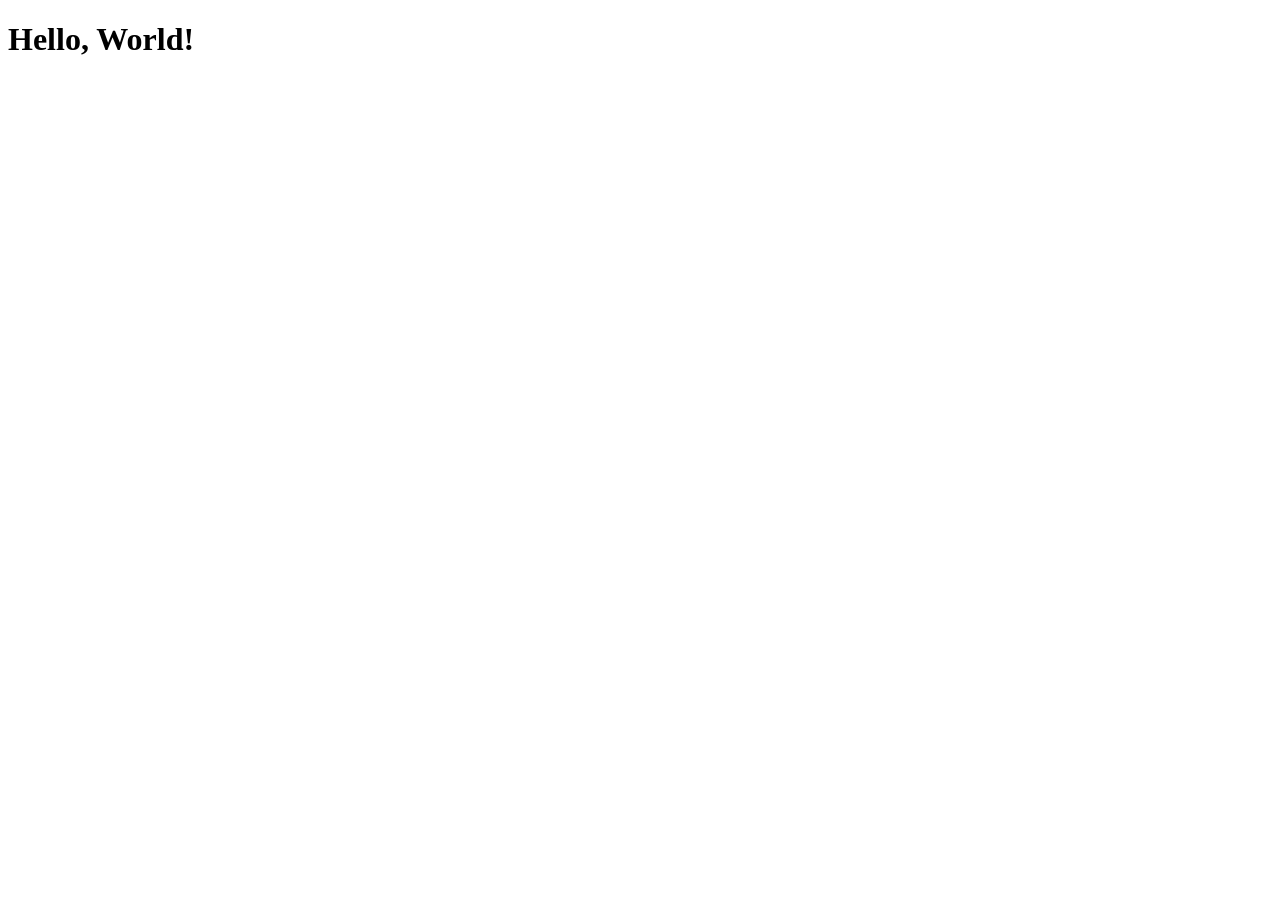
==== index.html @ c871866b "Add files via upload" ====
<!DOCTYPE html>

<html>
<head>
  <meta http-equiv="CONTENT-TYPE" content="text/html; charset=UTF-8">
  <link rel="stylesheet" href="styles/style.css"/>
  <title>Hello, World!</title>
</head>
<body>
  <h1>
    Hello, World!
  </h1>
</body>
</html>
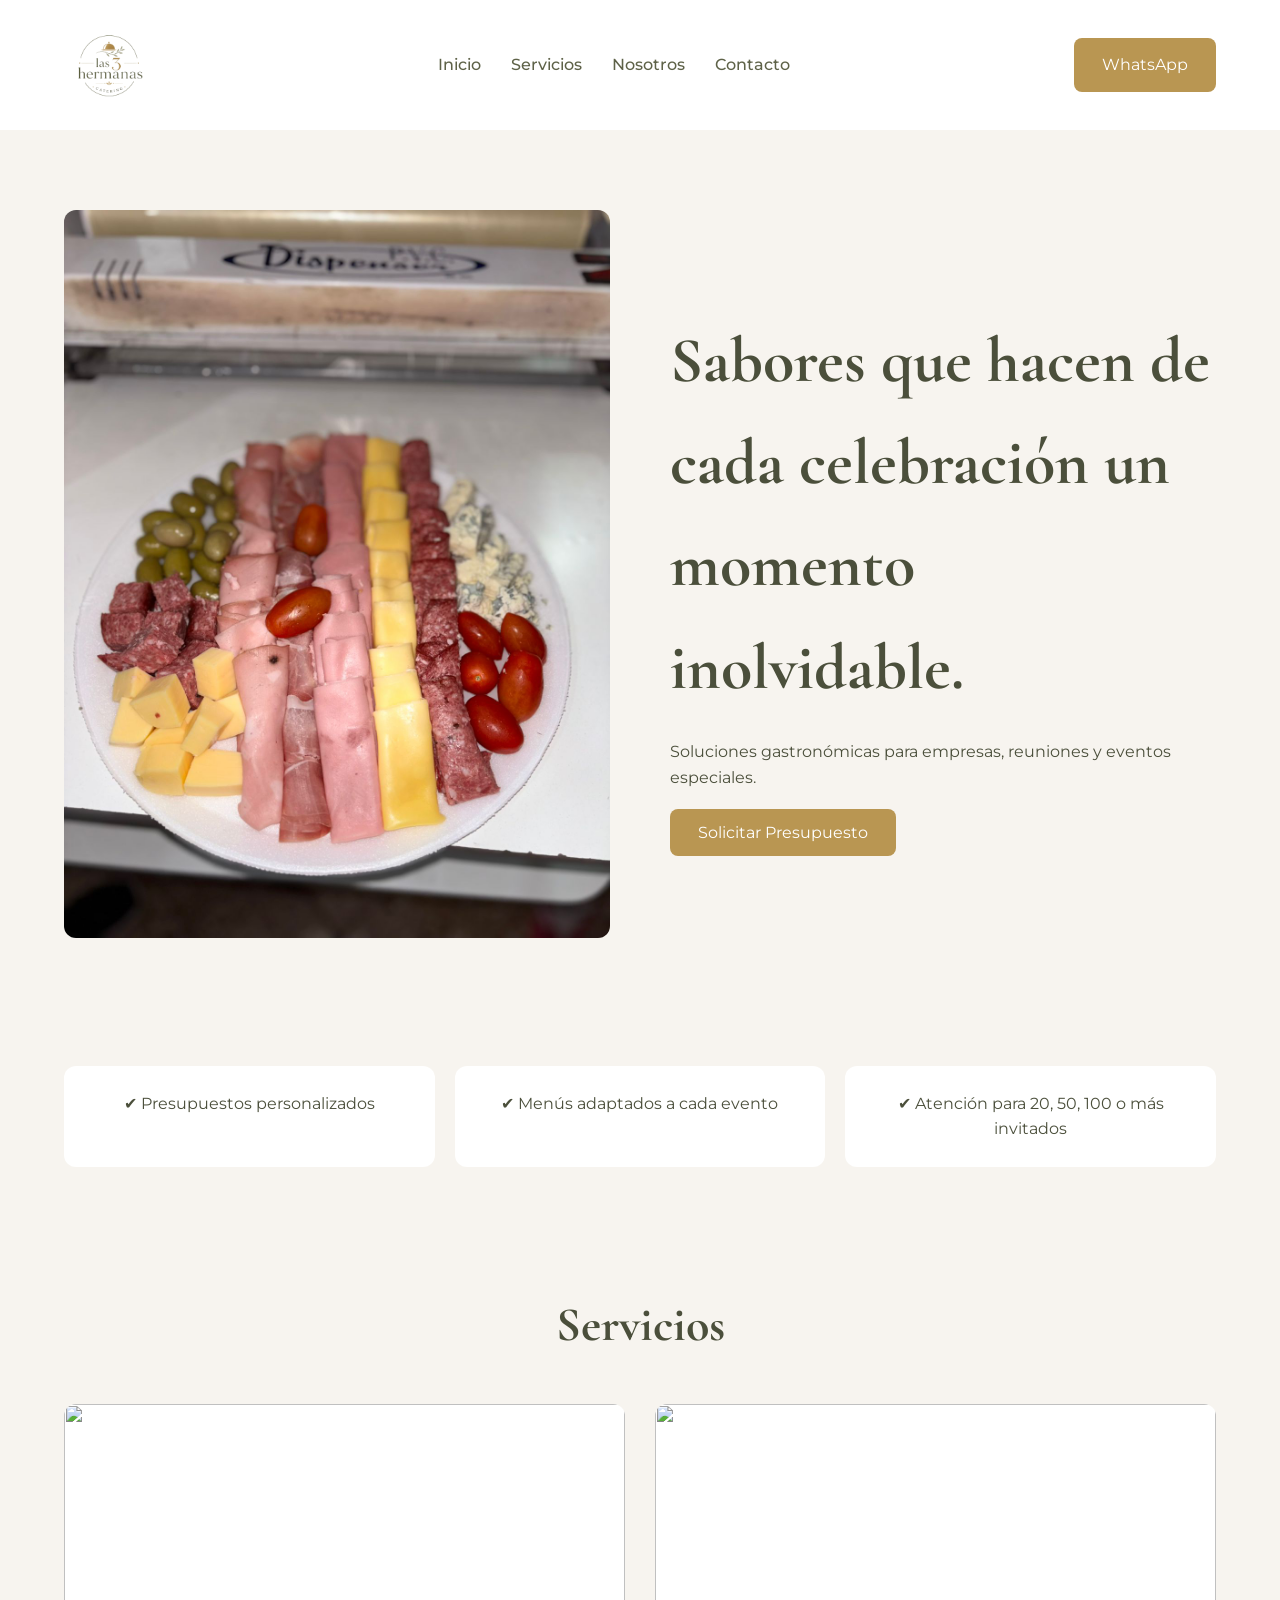
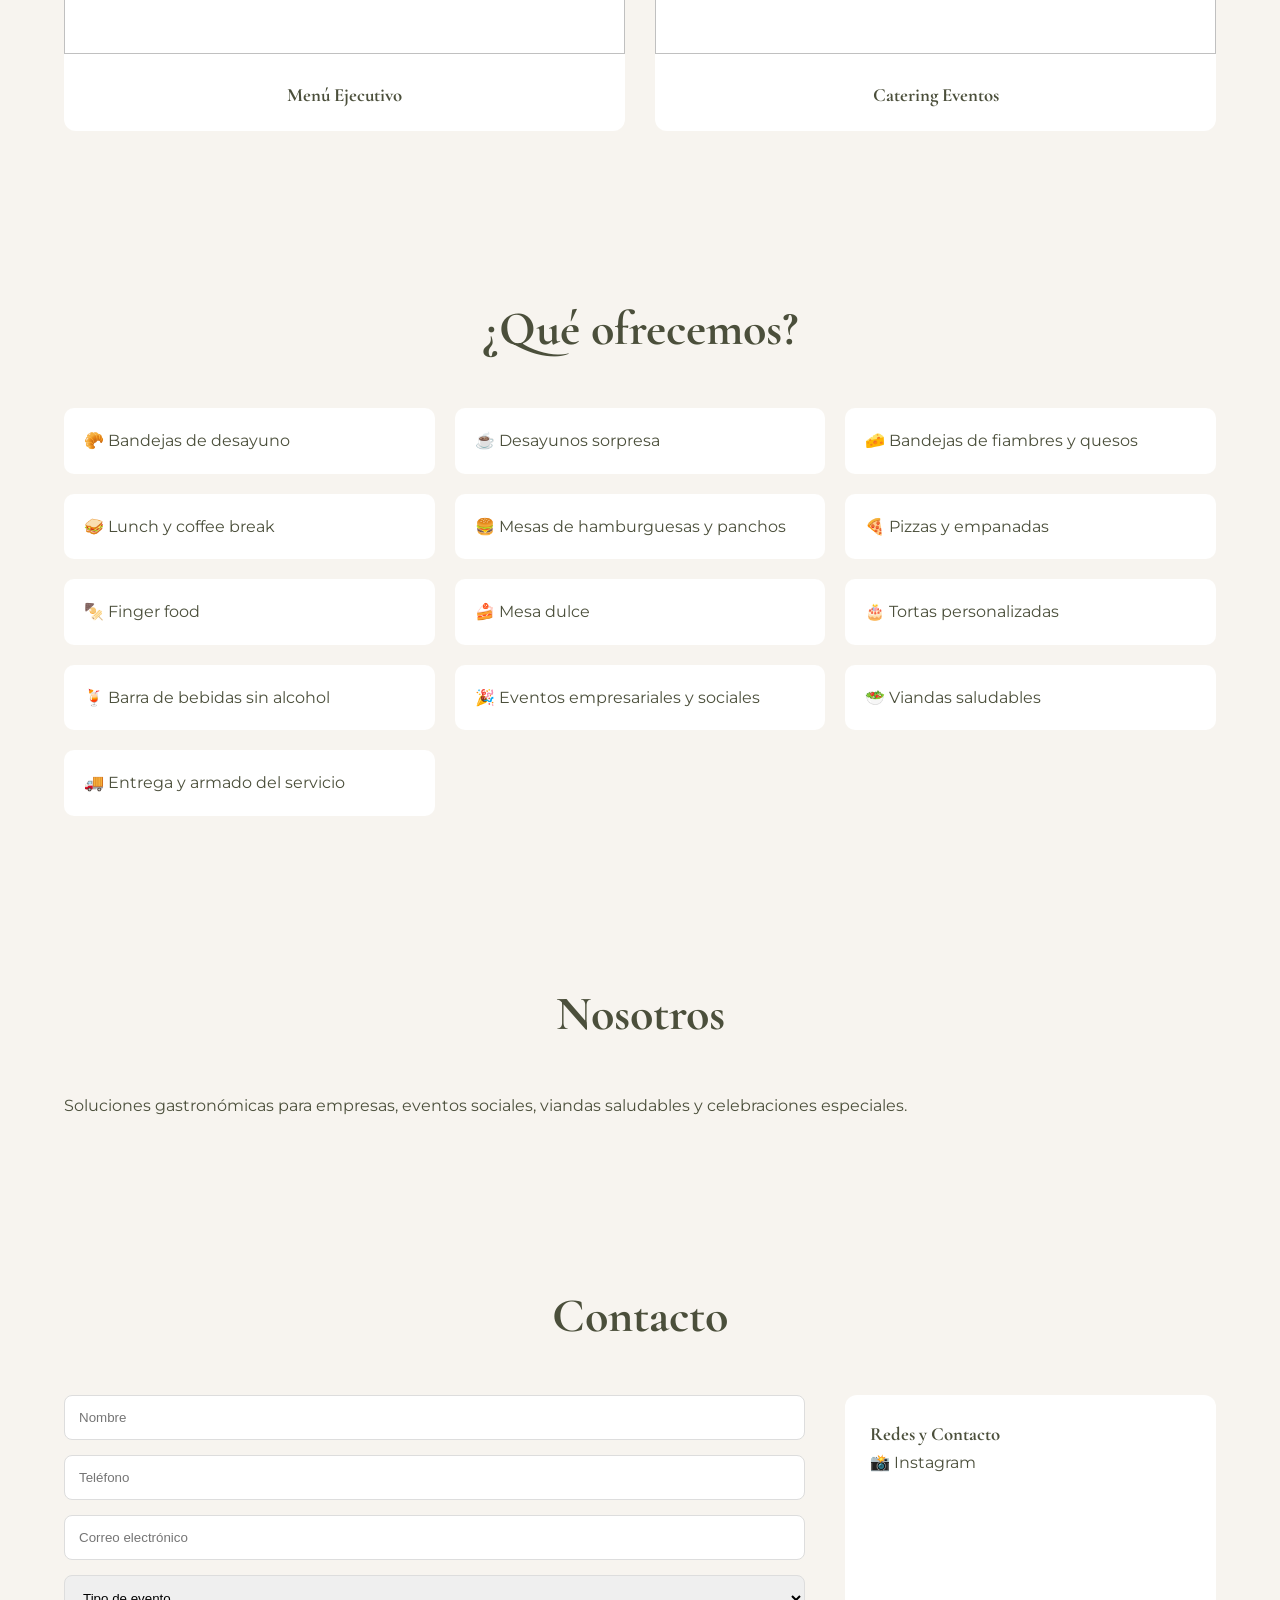
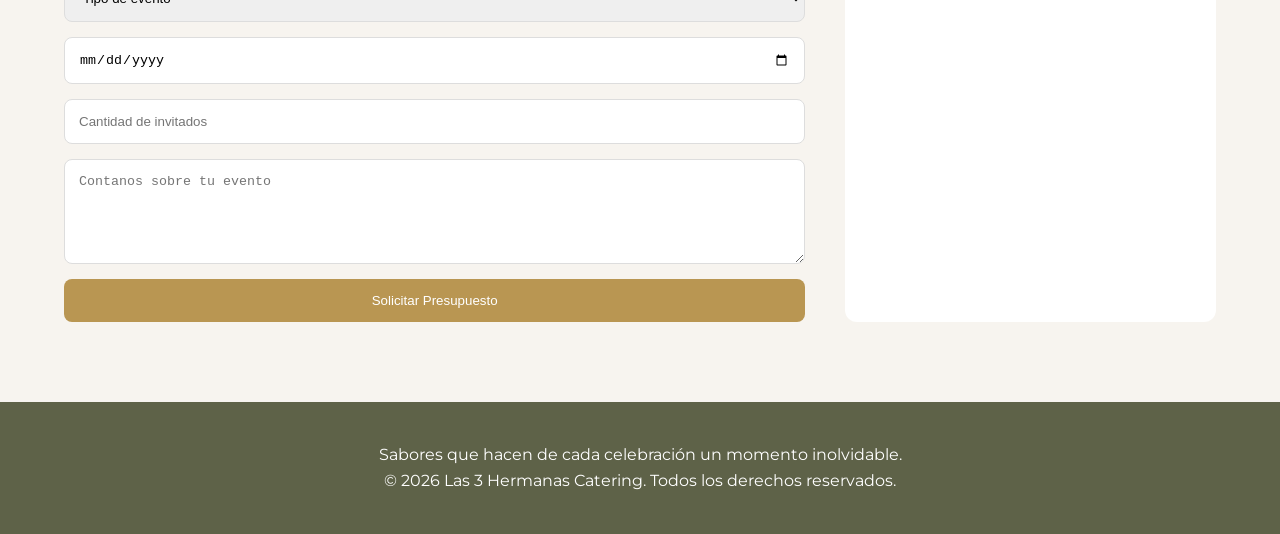
==== commit 430f4baa: "Add files via upload" ====
--- a/index.html
+++ b/index.html
@@ -1,14 +1,262 @@
 <!DOCTYPE html>
-
-<html>
+<html lang="es">
+
 <head>
-  <meta http-equiv="CONTENT-TYPE" content="text/html; charset=UTF-8">
-  <link rel="stylesheet" href="styles/style.css"/>
-  <title>Hello, World!</title>
+    <meta charset="UTF-8">
+    <meta name="viewport" content="width=device-width, initial-scale=1.0">
+    <title>Las 3 Hermanas Catering</title>
+
+    <link rel="stylesheet" href="styles.css">
+
+    <link rel="preconnect" href="https://fonts.googleapis.com">
+
+    <link href="https://fonts.googleapis.com/css2?family=Cormorant+Garamond:wght@400;600;700&family=Montserrat:wght@300;400;500;600&display=swap" rel="stylesheet">
 </head>
+
 <body>
-  <h1>
-    Hello, World!
-  </h1>
+
+<header>
+
+    <div class="container nav">
+
+     <img src="logo.png" alt="Las 3 Hermanas Catering" class="logo">
+
+        <nav>
+            <a href="#inicio">Inicio</a>
+            <a href="#servicios">Servicios</a>
+            <a href="#nosotros">Nosotros</a>
+            <a href="#contacto">Contacto</a>
+        </nav>
+
+        <a href="https://api.whatsapp.com/send?phone=5491178234762&text=Hola,%20quisiera%20solicitar%20un%20presupuesto%20para%20un%20evento."
+   target="_blank"
+   class="btn-whatsapp">
+    WhatsApp
+</a>
+
+    </div>
+
+</header>
+
+<section id="inicio" class="hero">
+
+    <div class="container hero-content">
+
+        <div class="hero-image">
+            <img src="picada.jpg" alt="Catering">
+        </div>
+
+        <div class="hero-text">
+
+            <h1>
+                Sabores que hacen de cada celebración un momento inolvidable.
+            </h1>
+
+            <p>
+                Soluciones gastronómicas para empresas, reuniones y eventos especiales.
+            </p>
+
+            <a href="#contacto" class="btn-principal">
+                Solicitar Presupuesto
+            </a>
+
+        </div>
+
+    </div>
+
+</section>
+
+<section class="destacados">
+
+    <div class="container destacados-grid">
+
+        <div class="card-check">
+            ✔ Presupuestos personalizados
+        </div>
+
+        <div class="card-check">
+            ✔ Menús adaptados a cada evento
+        </div>
+
+        <div class="card-check">
+            ✔ Atención para 20, 50, 100 o más invitados
+        </div>
+
+    </div>
+
+</section>
+
+<section id="servicios">
+
+    <div class="container">
+
+        <h2>Servicios</h2>
+
+        <div class="services-grid">
+
+            <div class="service-card">
+                <img src="img/menu-ejecutivo.jpg" alt="">
+                <h3>Menú Ejecutivo</h3>
+            </div>
+
+            <div class="service-card">
+                <img src="img/catering.jpg" alt="">
+                <h3>Catering Eventos</h3>
+            </div>
+
+        </div>
+
+    </div>
+
+</section>
+
+<section class="menu">
+
+    <div class="container">
+
+        <h2>¿Qué ofrecemos?</h2>
+
+        <div class="menu-grid">
+
+            <div>🥐 Bandejas de desayuno</div>
+            <div>☕ Desayunos sorpresa</div>
+            <div>🧀 Bandejas de fiambres y quesos</div>
+            <div>🥪 Lunch y coffee break</div>
+            <div>🍔 Mesas de hamburguesas y panchos</div>
+            <div>🍕 Pizzas y empanadas</div>
+            <div>🍢 Finger food</div>
+            <div>🍰 Mesa dulce</div>
+            <div>🎂 Tortas personalizadas</div>
+            <div>🍹 Barra de bebidas sin alcohol</div>
+            <div>🎉 Eventos empresariales y sociales</div>
+            <div>🥗 Viandas saludables</div>
+            <div>🚚 Entrega y armado del servicio</div>
+
+        </div>
+
+    </div>
+
+</section>
+
+<section id="nosotros">
+
+    <div class="container">
+
+        <h2>Nosotros</h2>
+
+       <p>
+Soluciones gastronómicas para empresas, eventos sociales,
+viandas saludables y celebraciones especiales.
+</p>
+
+    </div>
+
+</section>
+
+<section id="contacto">
+
+    <div class="container">
+
+        <h2>Contacto</h2>
+
+        <div class="contact-grid">
+
+           
+                <form
+    name="presupuesto"
+    method="POST"
+    action="/gracias.html"
+    data-netlify="true"
+    netlify-honeypot="bot-field"><input type="hidden" name="form-name" value="presupuesto">
+
+<input
+    type="hidden"
+    name="subject"
+    value="Nueva solicitud de presupuesto">
+
+<p hidden>
+    <input name="bot-field">
+</p>
+
+<input
+    type="text"
+    name="nombre"
+    placeholder="Nombre"
+    required>
+
+<input
+    type="tel"
+    name="telefono"
+    placeholder="Teléfono"
+    pattern="[0-9+ ]{8,20}"
+    required>
+
+<input
+    type="email"
+    name="email"
+    placeholder="Correo electrónico">
+
+<select name="evento">
+
+    <option value="">Tipo de evento</option>
+
+    <option>Cumpleaños</option>
+    <option>15 años</option>
+    <option>Boda</option>
+    <option>Evento empresarial</option>
+    <option>Otro</option>
+
+</select>
+
+<input
+    type="date"
+    name="fecha_evento">
+
+<input
+    type="number"
+    name="invitados"
+    min="1"
+    max="1000"
+    placeholder="Cantidad de invitados">
+
+<textarea
+    name="mensaje"
+    rows="5"
+    placeholder="Contanos sobre tu evento"></textarea>
+
+<button type="submit">
+    Solicitar Presupuesto
+</button>
+
+</form>
+
+            <div class="contact-info">
+
+                <h3>Redes y Contacto</h3>
+                <p>
+    📸 <a href="https://www.instagram.com/3hermanas.2026?utm_source=qr&igsh=MWxubHR3Y2JuZnN2cQ==" target="_blank">
+        Instagram
+    </a>
+</p>
+
+            </div>
+
+        </div>
+
+    </div>
+
+</section>
+
+<footer>
+
+    <p>
+        Sabores que hacen de cada celebración un momento inolvidable.
+    </p>
+    <p> © 2026 Las 3 Hermanas Catering. Todos los derechos reservados.</p>
+
+</footer>
+
+<script src="script.js"></script>
+
 </body>
-</html>
+</html>
--- a/styles.css
+++ b/styles.css
@@ -0,0 +1,280 @@
+:root{
+    --verde:#5E6248;
+    --verde-oscuro:#4B4F3B;
+    --dorado:#B99652;
+    --fondo:#F7F4EF;
+}
+
+*{
+    margin:0;
+    padding:0;
+    box-sizing:border-box;
+}
+
+html{
+    scroll-behavior:smooth;
+}
+
+body{
+    font-family:Montserrat,sans-serif;
+    background:var(--fondo);
+    color:var(--verde-oscuro);
+    line-height:1.6;
+}
+
+.container{
+    width:90%;
+    max-width:1200px;
+    margin:auto;
+}
+
+header{
+    background:white;
+    padding:20px 0;
+    position:sticky;
+    top:0;
+    z-index:1000;
+}
+
+.nav{
+    display:flex;
+    justify-content:space-between;
+    align-items:center;
+}
+
+.logo{
+    height:90px;
+}
+
+nav{
+    display:flex;
+    gap:30px;
+}
+
+nav a{
+    text-decoration:none;
+    color:var(--verde);
+    font-weight:500;
+}
+
+.btn-principal,
+.btn-whatsapp,
+button{
+
+    background:var(--dorado);
+    color:white;
+
+    padding:14px 28px;
+
+    border:none;
+    border-radius:8px;
+
+    text-decoration:none;
+
+    cursor:pointer;
+}
+
+.hero{
+    padding:80px 0;
+}
+
+.hero-content{
+
+    display:grid;
+
+    grid-template-columns:1fr 1fr;
+
+    gap:60px;
+
+    align-items:center;
+}
+
+.hero-image img{
+    width:100%;
+    border-radius:12px;
+}
+
+h1,h2,h3{
+    font-family:"Cormorant Garamond",serif;
+}
+
+h1{
+    font-size:4rem;
+    margin-bottom:20px;
+}
+
+h2{
+    text-align:center;
+    margin-bottom:40px;
+    font-size:3rem;
+}
+
+.hero-text p{
+    margin-bottom:30px;
+}
+
+.destacados{
+    padding:40px 0;
+}
+
+.destacados-grid{
+
+    display:grid;
+
+    grid-template-columns:repeat(3,1fr);
+
+    gap:20px;
+}
+
+.card-check{
+
+    background:white;
+
+    padding:25px;
+
+    border-radius:12px;
+
+    text-align:center;
+}
+
+section{
+    padding:80px 0;
+}
+
+.services-grid{
+
+    display:grid;
+
+    grid-template-columns:1fr 1fr;
+
+    gap:30px;
+}
+
+.service-card{
+
+    background:white;
+
+    border-radius:12px;
+
+    overflow:hidden;
+
+    text-align:center;
+}
+
+.service-card img{
+    width:100%;
+    height:250px;
+    object-fit:cover;
+}
+
+.service-card h3{
+    padding:20px;
+}
+
+.menu-grid{
+
+    display:grid;
+
+    grid-template-columns:repeat(3,1fr);
+
+    gap:20px;
+}
+
+.menu-grid div{
+
+    background:white;
+
+    padding:20px;
+
+    border-radius:10px;
+}
+
+.contact-grid{
+
+    display:grid;
+
+    grid-template-columns:2fr 1fr;
+
+    gap:40px;
+}
+
+form{
+
+    display:flex;
+
+    flex-direction:column;
+
+    gap:15px;
+}
+
+input,
+textarea,
+select{
+
+    padding:14px;
+
+    border:1px solid #ddd;
+
+    border-radius:8px;
+}
+
+.contact-info{
+
+    background:white;
+
+    padding:25px;
+
+    border-radius:12px;
+}
+
+footer{
+
+    background:var(--verde);
+
+    color:white;
+
+    text-align:center;
+
+    padding:40px;
+}
+
+.footer-logo{
+
+    height:90px;
+
+    margin-bottom:15px;
+}
+
+@media(max-width:768px){
+
+.hero-content,
+.services-grid,
+.contact-grid,
+.destacados-grid,
+.menu-grid{
+
+grid-template-columns:1fr;
+
+}
+
+nav{
+display:none;
+}
+
+h1{
+font-size:2.5rem;
+}
+
+h2{
+font-size:2rem;
+}
+
+}
+.contact-info a {
+    color: inherit;
+    text-decoration: none;
+}
+
+.contact-info a:hover {
+    text-decoration: underline;
+}
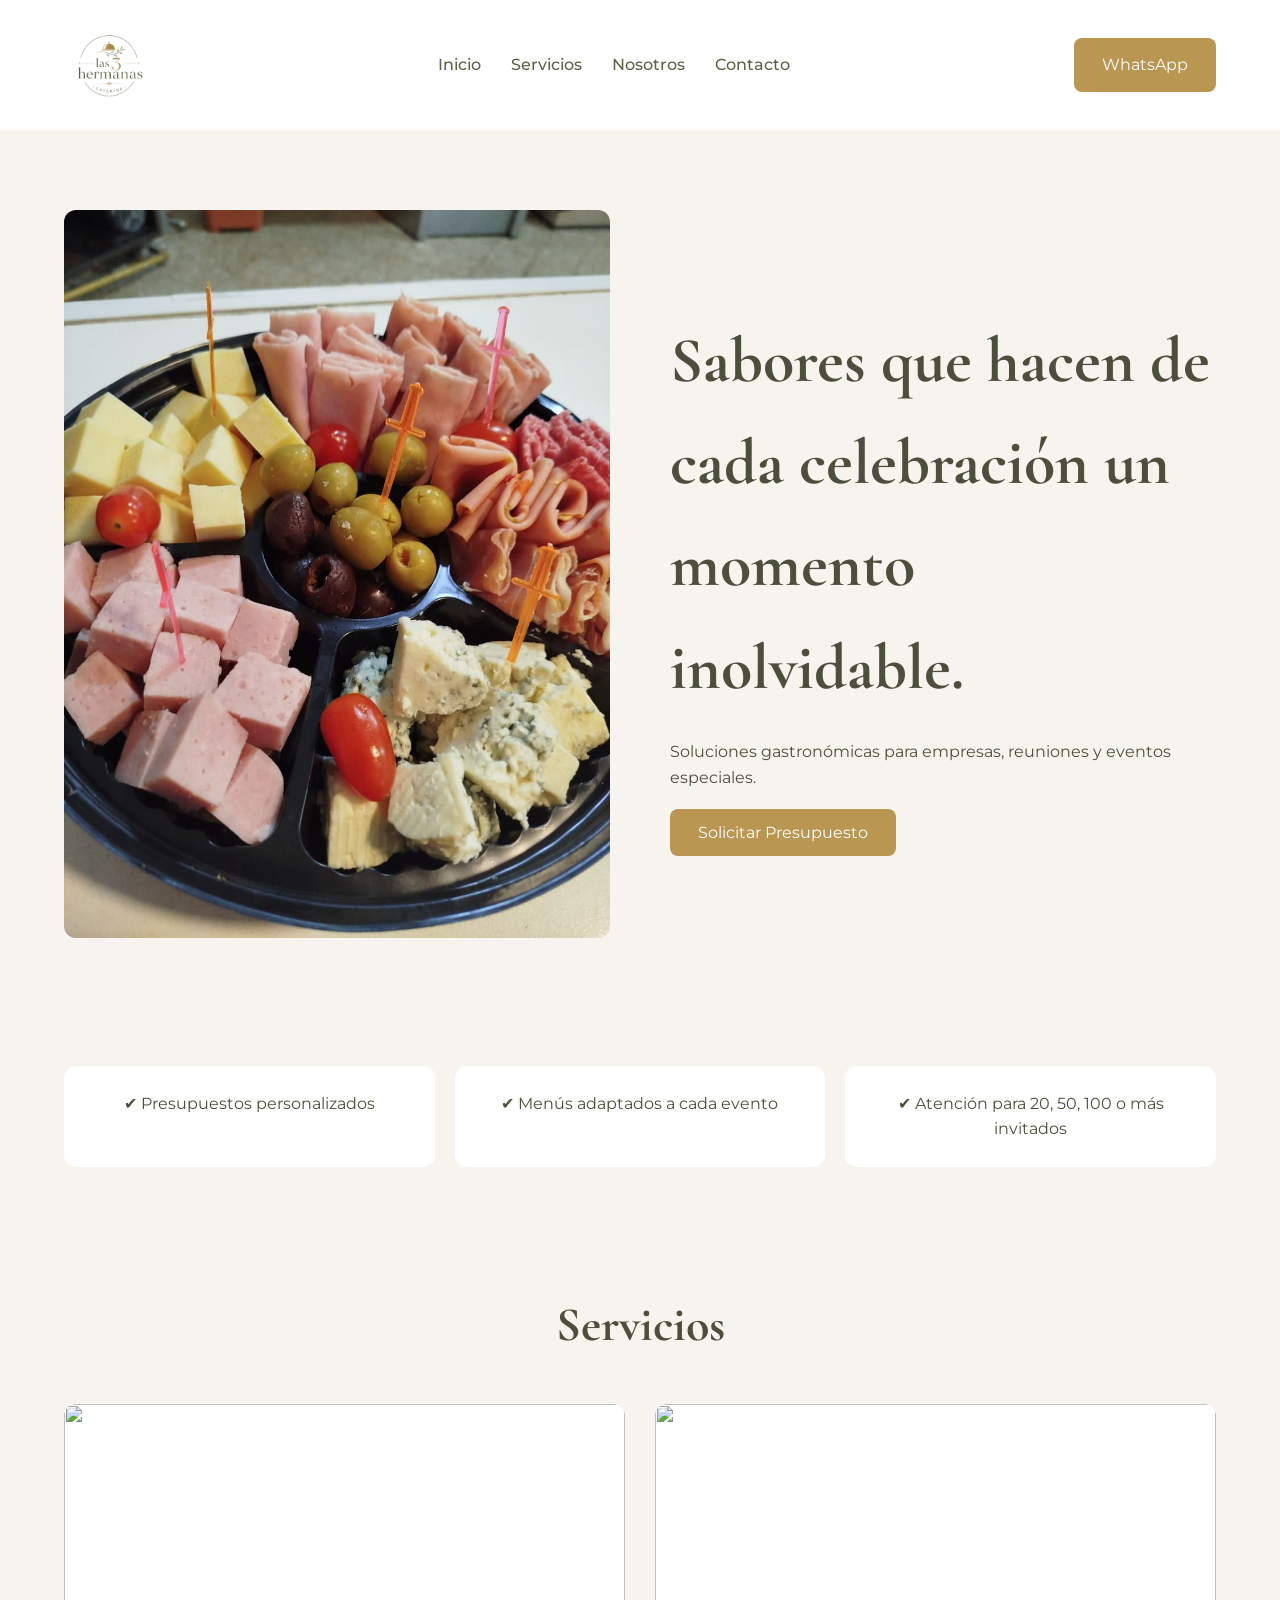
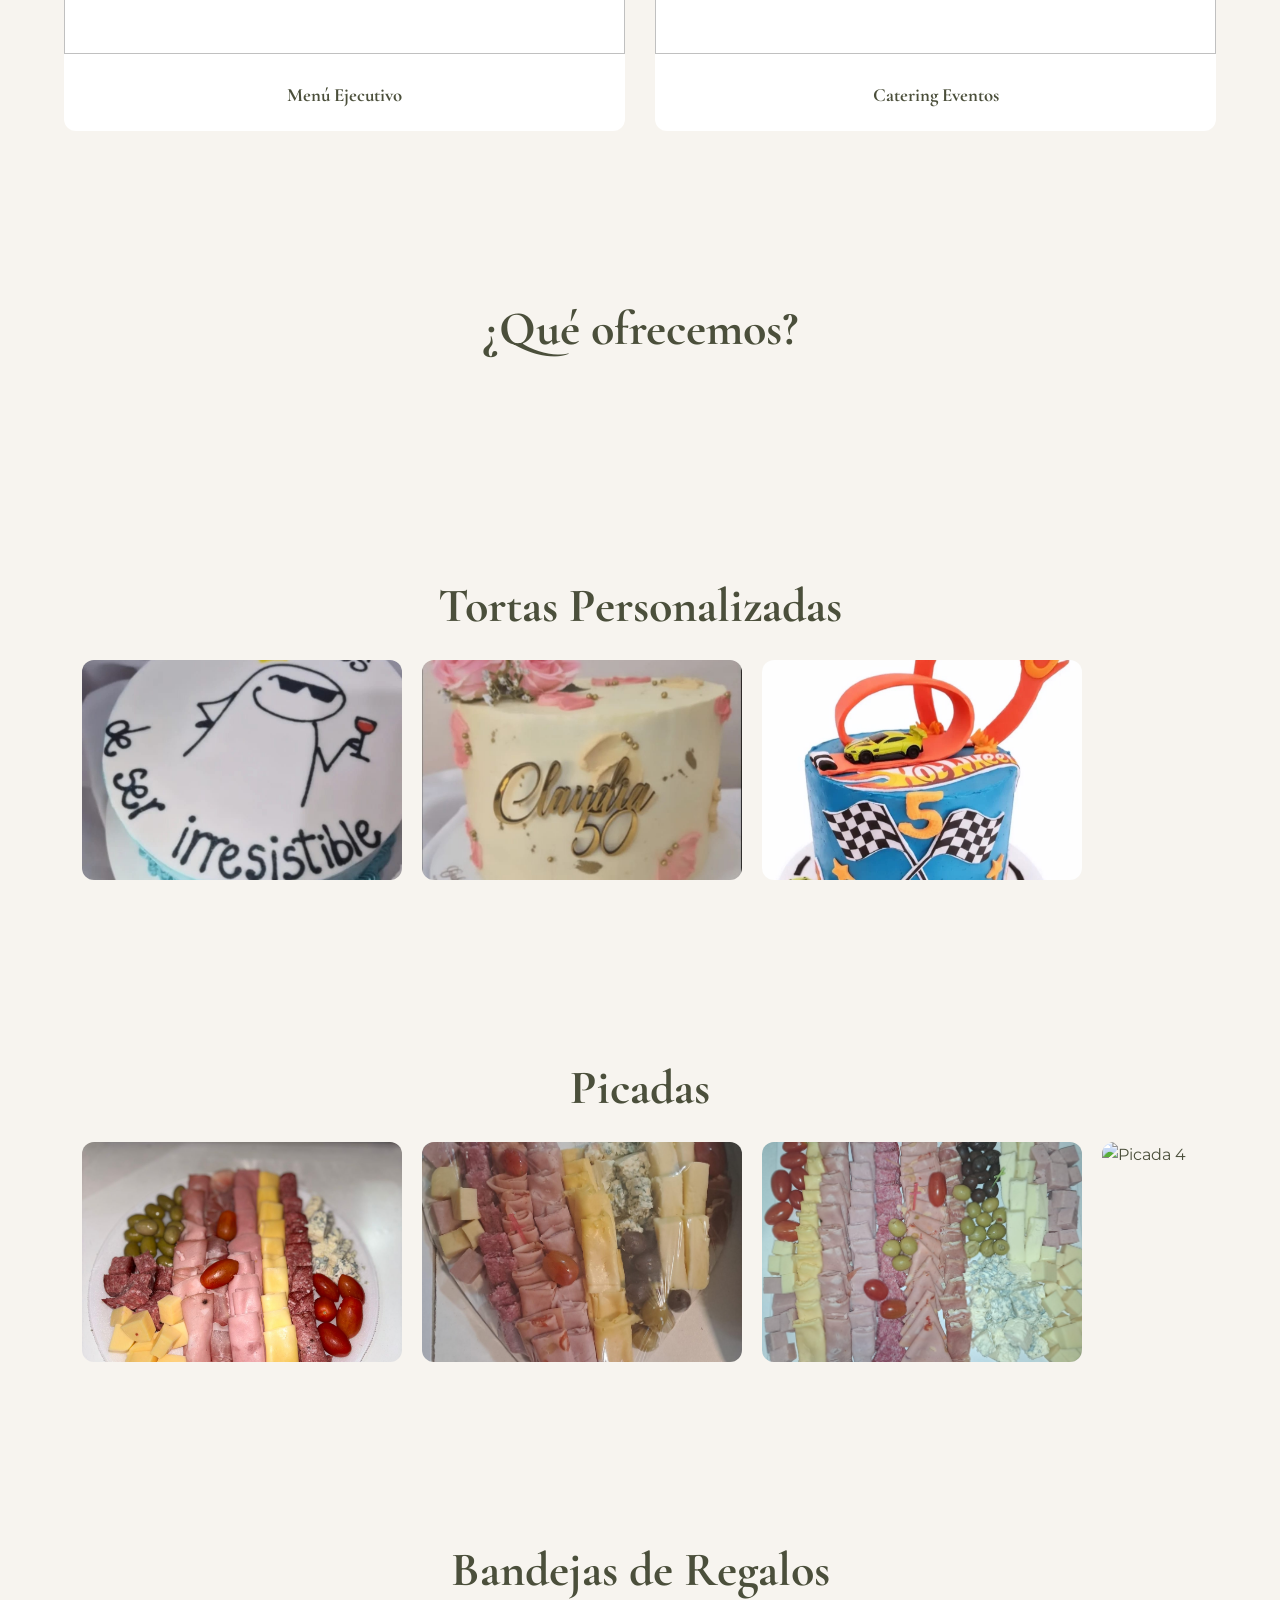
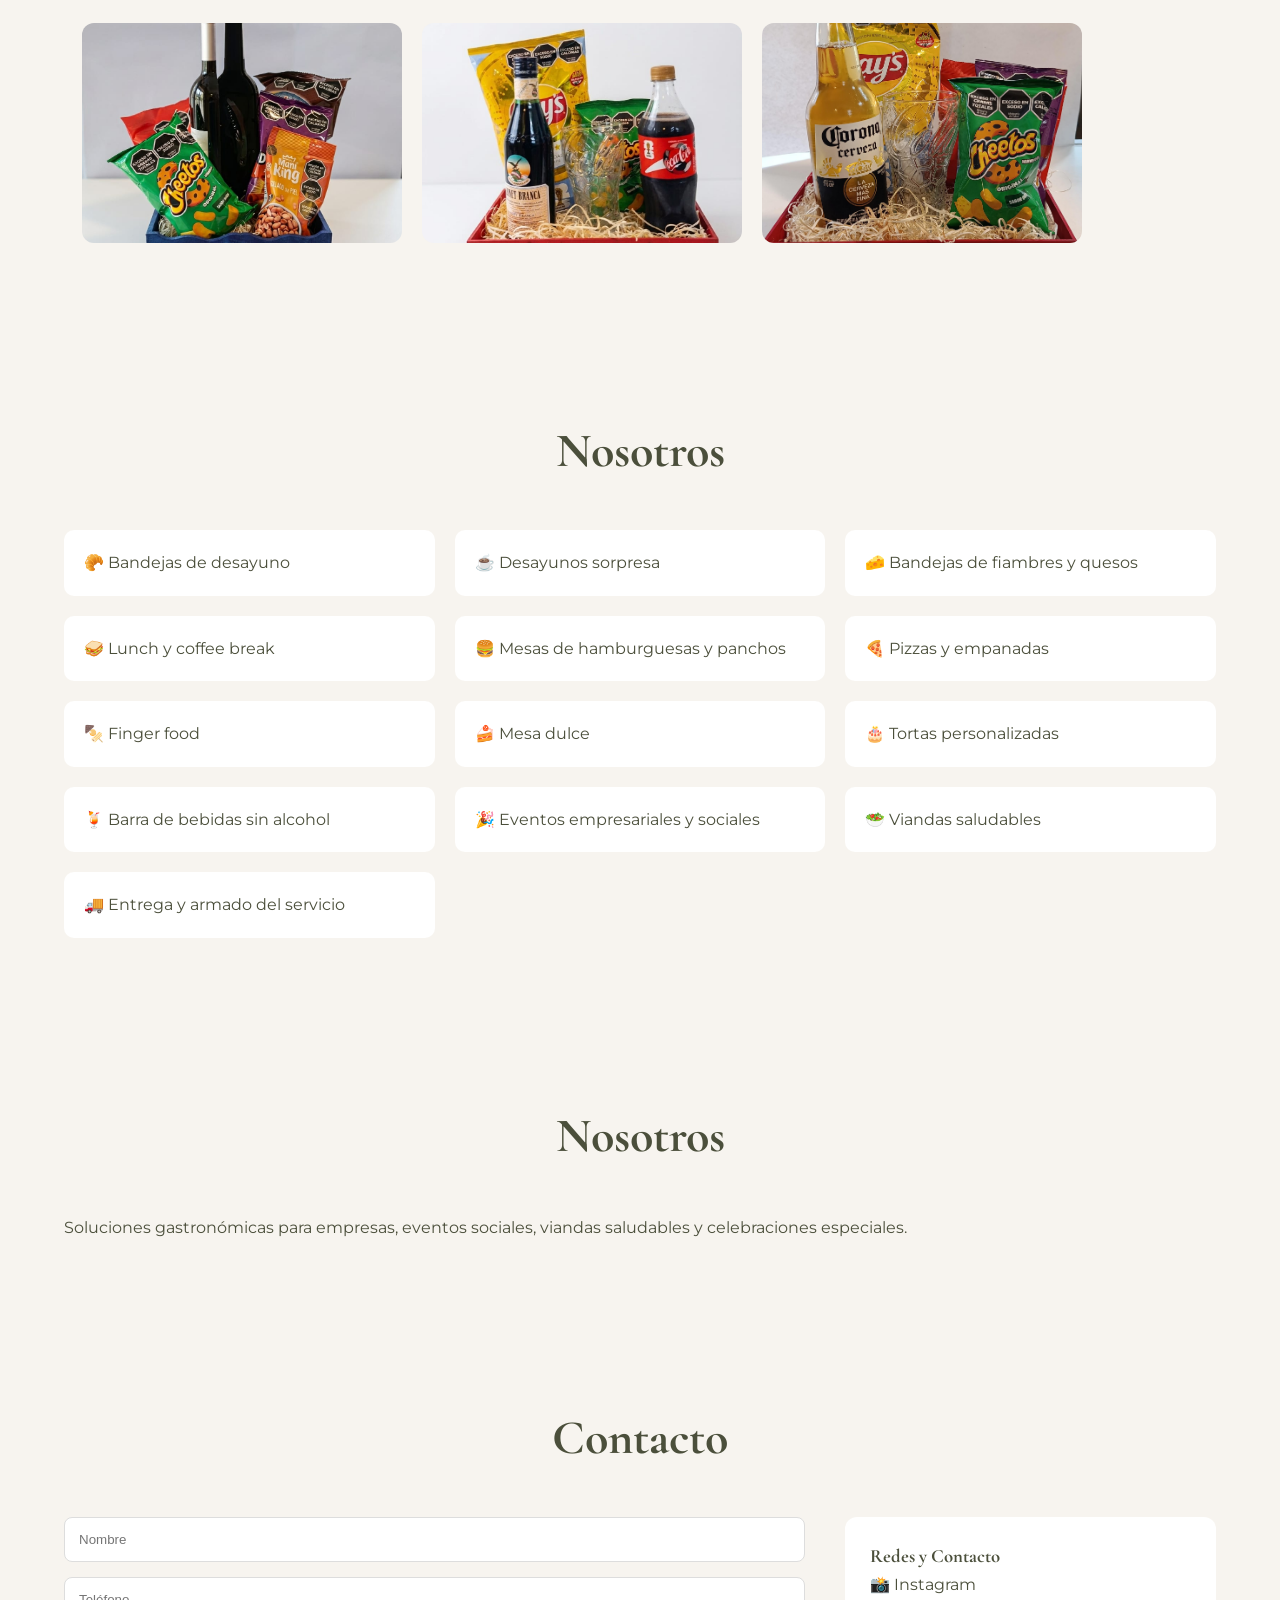
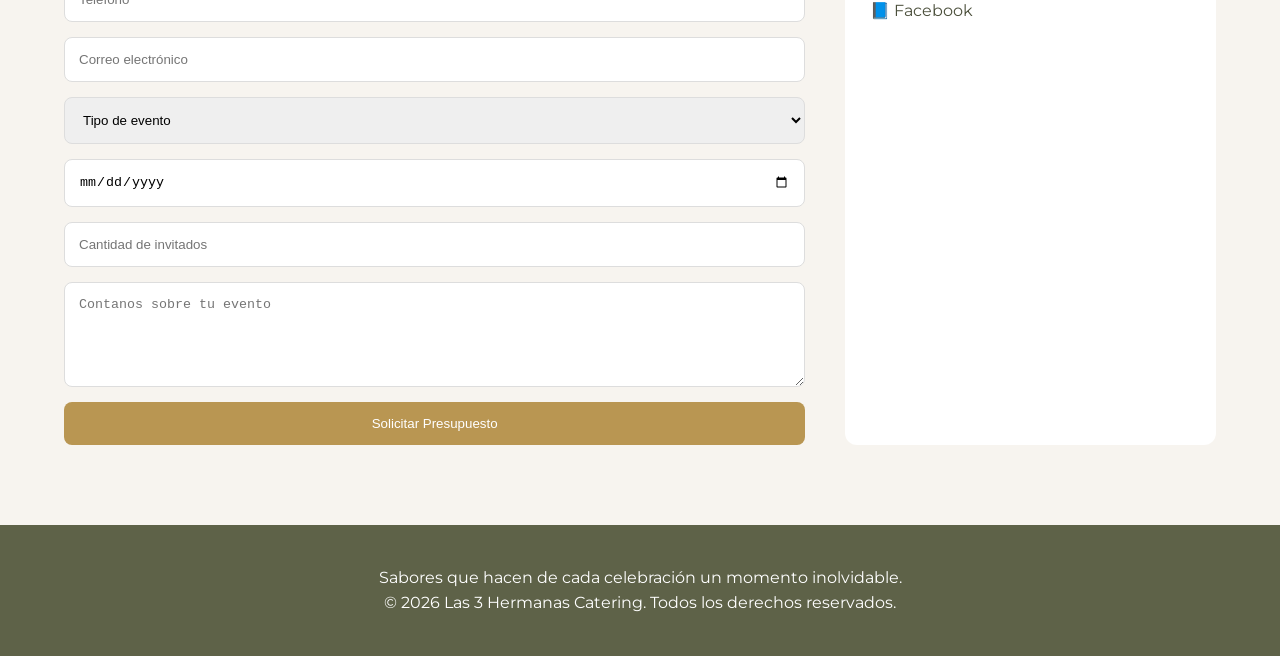
==== commit 2ebab5b2: "Add files via upload" ====
--- a/index.html
+++ b/index.html
@@ -43,7 +43,7 @@
     <div class="container hero-content">
 
         <div class="hero-image">
-            <img src="picada.jpg" alt="Catering">
+            <img src="pcpal.jpg" alt="Catering">
         </div>
 
         <div class="hero-text">
@@ -115,7 +115,80 @@
     <div class="container">
 
         <h2>¿Qué ofrecemos?</h2>
-
+</section>
+
+<!-- TORTAS -->
+
+<section id="tortas" class="galeria">
+
+    <div class="container">
+
+        <h2>Tortas Personalizadas</h2>
+
+        <div class="carousel">
+
+            <img src="torta1.jpg" alt="Torta 1" class="gallery-image">
+            <img src="torta2.jpg" alt="Torta 2" class="gallery-image">
+            <img src="torta3.jpg" alt="Torta 3" class="gallery-image">
+
+        </div>
+
+    </div>
+
+</section>
+
+<!-- PICADAS -->
+
+<section id="picadas" class="galeria">
+
+    <div class="container">
+
+        <h2>Picadas</h2>
+
+        <div class="carousel">
+
+            <img src="picada1.jpg" alt="Picada 1" class="gallery-image">
+            <img src="picada2.jpg" alt="Picada 2" class="gallery-image">
+            <img src="picada3.jpg" alt="Picada 3" class="gallery-image">
+            <img src="picada4.jpg" alt="Picada 4" class="gallery-image">
+
+        </div>
+
+    </div>
+
+</section>
+
+<!-- DESAYUNOS -->
+
+<section id="desayunos" class="galeria">
+
+    <div class="container">
+
+        <h2>Bandejas de Regalos</h2>
+
+        <div class="carousel">
+
+            <img src="desayuno1.jpg" alt="Desayuno 1" class="gallery-image">
+            <img src="desayuno2.jpg" alt="Desayuno 2" class="gallery-image">
+            <img src="desayuno3.jpg" alt="Desayuno 3" class="gallery-image">
+
+        </div>
+
+    </div>
+
+</section>
+
+<!-- MODAL -->
+
+<div id="imageModal" class="modal">
+    <img id="modalImage" src="" alt="Imagen ampliada">
+</div>
+
+<section id="nosotros">
+
+    <div class="container">
+
+        <h2>Nosotros</h2>
         <div class="menu-grid">
 
             <div>🥐 Bandejas de desayuno</div>
@@ -149,10 +222,7 @@
 viandas saludables y celebraciones especiales.
 </p>
 
-    </div>
-
-</section>
-
+</section>
 <section id="contacto">
 
     <div class="container">
@@ -232,18 +302,21 @@
 
             <div class="contact-info">
 
-                <h3>Redes y Contacto</h3>
-                <p>
-    📸 <a href="https://www.instagram.com/3hermanas.2026?utm_source=qr&igsh=MWxubHR3Y2JuZnN2cQ==" target="_blank">
-        Instagram
-    </a>
-</p>
-
-            </div>
-
-        </div>
-
-    </div>
+    <h3>Redes y Contacto</h3>
+
+    <p>
+        📸 <a href="https://www.instagram.com/3hermanas.2026?utm_source=qr&igsh=MWxubHR3Y2JuZnN2cQ==" target="_blank">
+            Instagram
+        </a>
+    </p>
+
+    <p>
+        📘 <a href="https://www.facebook.com/share/1arbyt382a/" target="_blank">
+            Facebook
+        </a>
+    </p>
+
+</div>
 
 </section>
 
--- a/styles.css
+++ b/styles.css
@@ -277,4 +277,86 @@
 
 .contact-info a:hover {
     text-decoration: underline;
+}
+ .galeria {
+    padding: 80px 20px;
+}
+
+.galeria h2 {
+    text-align: center;
+    margin-bottom: 15px;
+}
+
+.galeria p {
+    text-align: center;
+    margin-bottom: 30px;
+}
+
+.carousel {
+    display: flex;
+    gap: 20px;
+    overflow-x: auto;
+    scroll-behavior: smooth;
+    padding-bottom: 10px;
+}
+
+.carousel img {
+    width: 420px;
+    height: 420px;
+    object-fit: cover;
+    border-radius: 12px;
+    flex-shrink: 0;
+}
+
+.carousel::-webkit-scrollbar {
+    height: 8px;
+}
+
+.carousel::-webkit-scrollbar-thumb {
+    border-radius: 10px;
+}
+.galeria {
+padding: 80px 20px;
+}
+
+.carousel {
+display: flex;
+gap: 20px;
+overflow-x: auto;
+scroll-behavior: smooth;
+}
+
+.carousel img {
+width: 320px;
+height: 220px;
+object-fit: cover;
+border-radius: 12px;
+cursor: pointer;
+flex-shrink: 0;
+transition: transform 0.3s ease;
+}
+
+.carousel img:hover {
+transform: scale(1.03);
+}
+
+.modal {
+display: none;
+position: fixed;
+inset: 0;
+background: rgba(0,0,0,0.9);
+z-index: 9999;
+justify-content: center;
+align-items: center;
+padding: 20px;
+}
+
+.modal img {
+max-width: 95%;
+max-height: 95%;
+border-radius: 12px;
+}
+
+.modal.active {
+display: flex;
 }
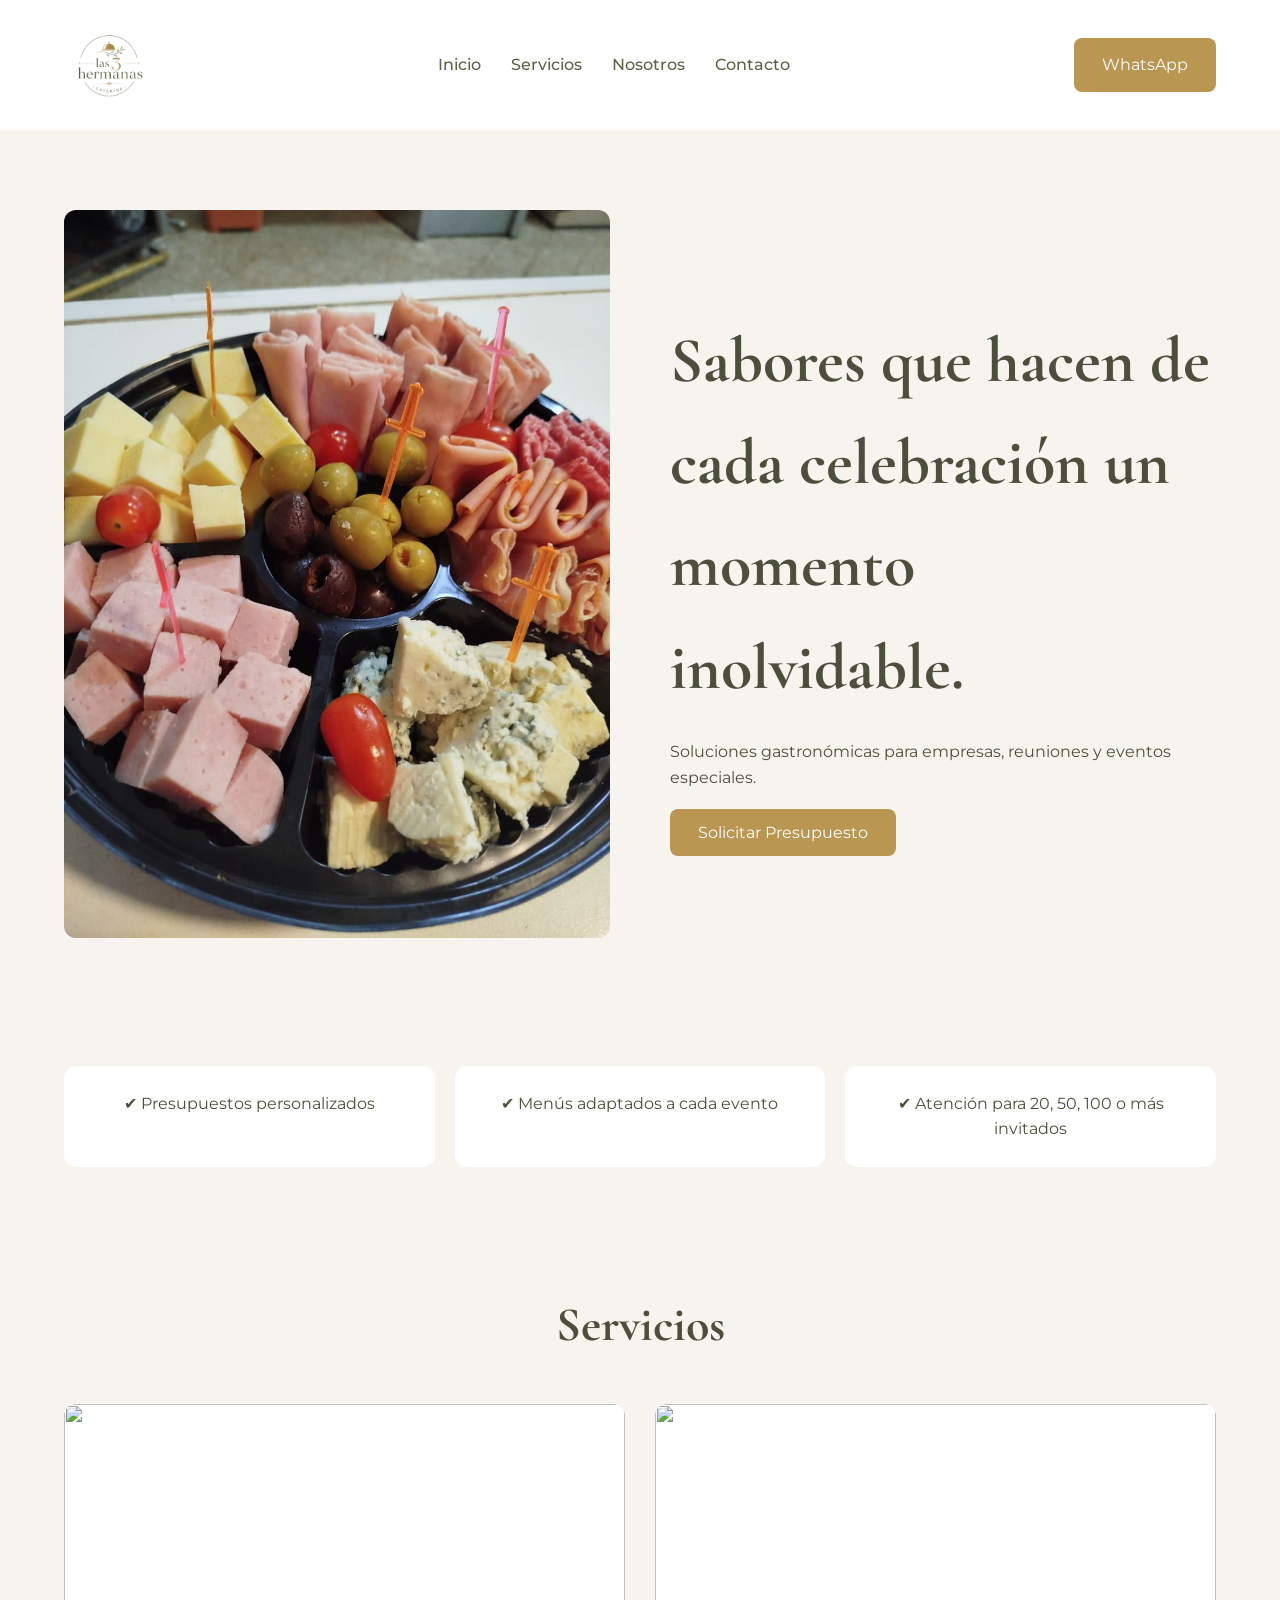
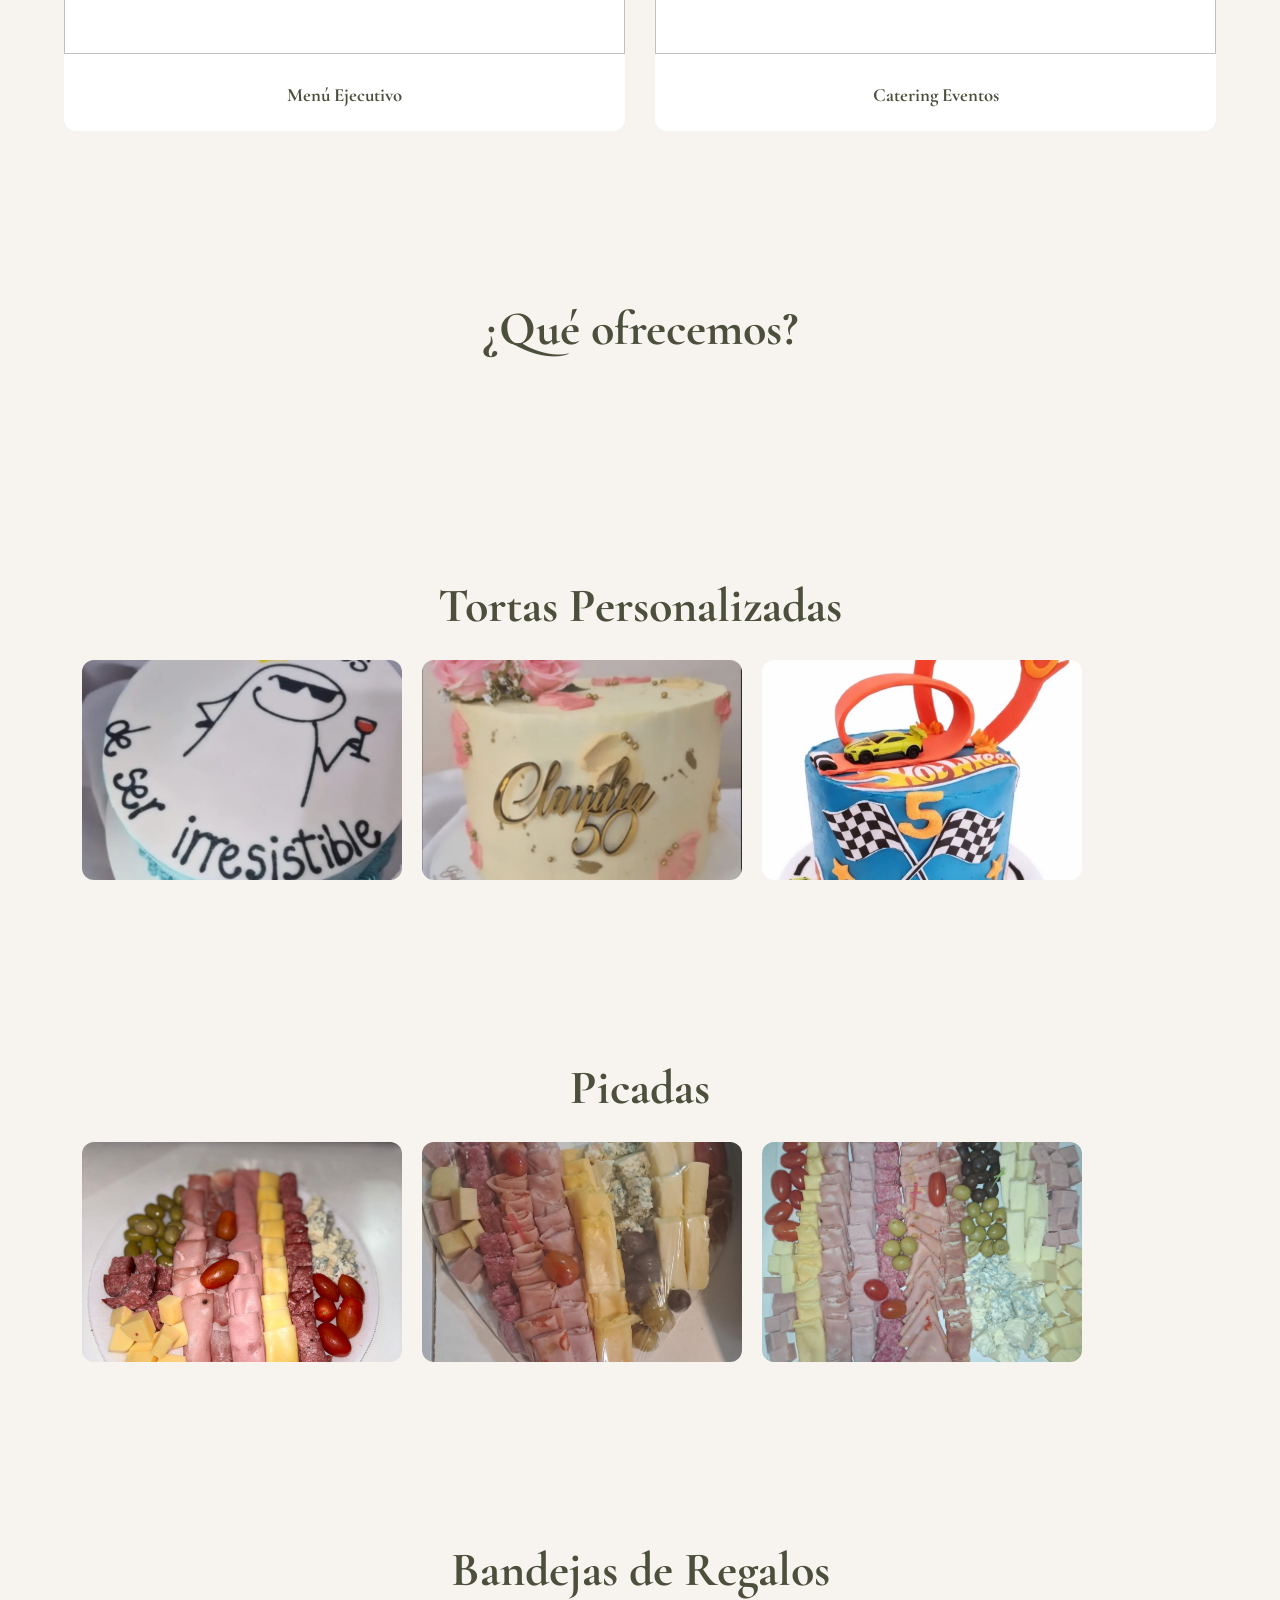
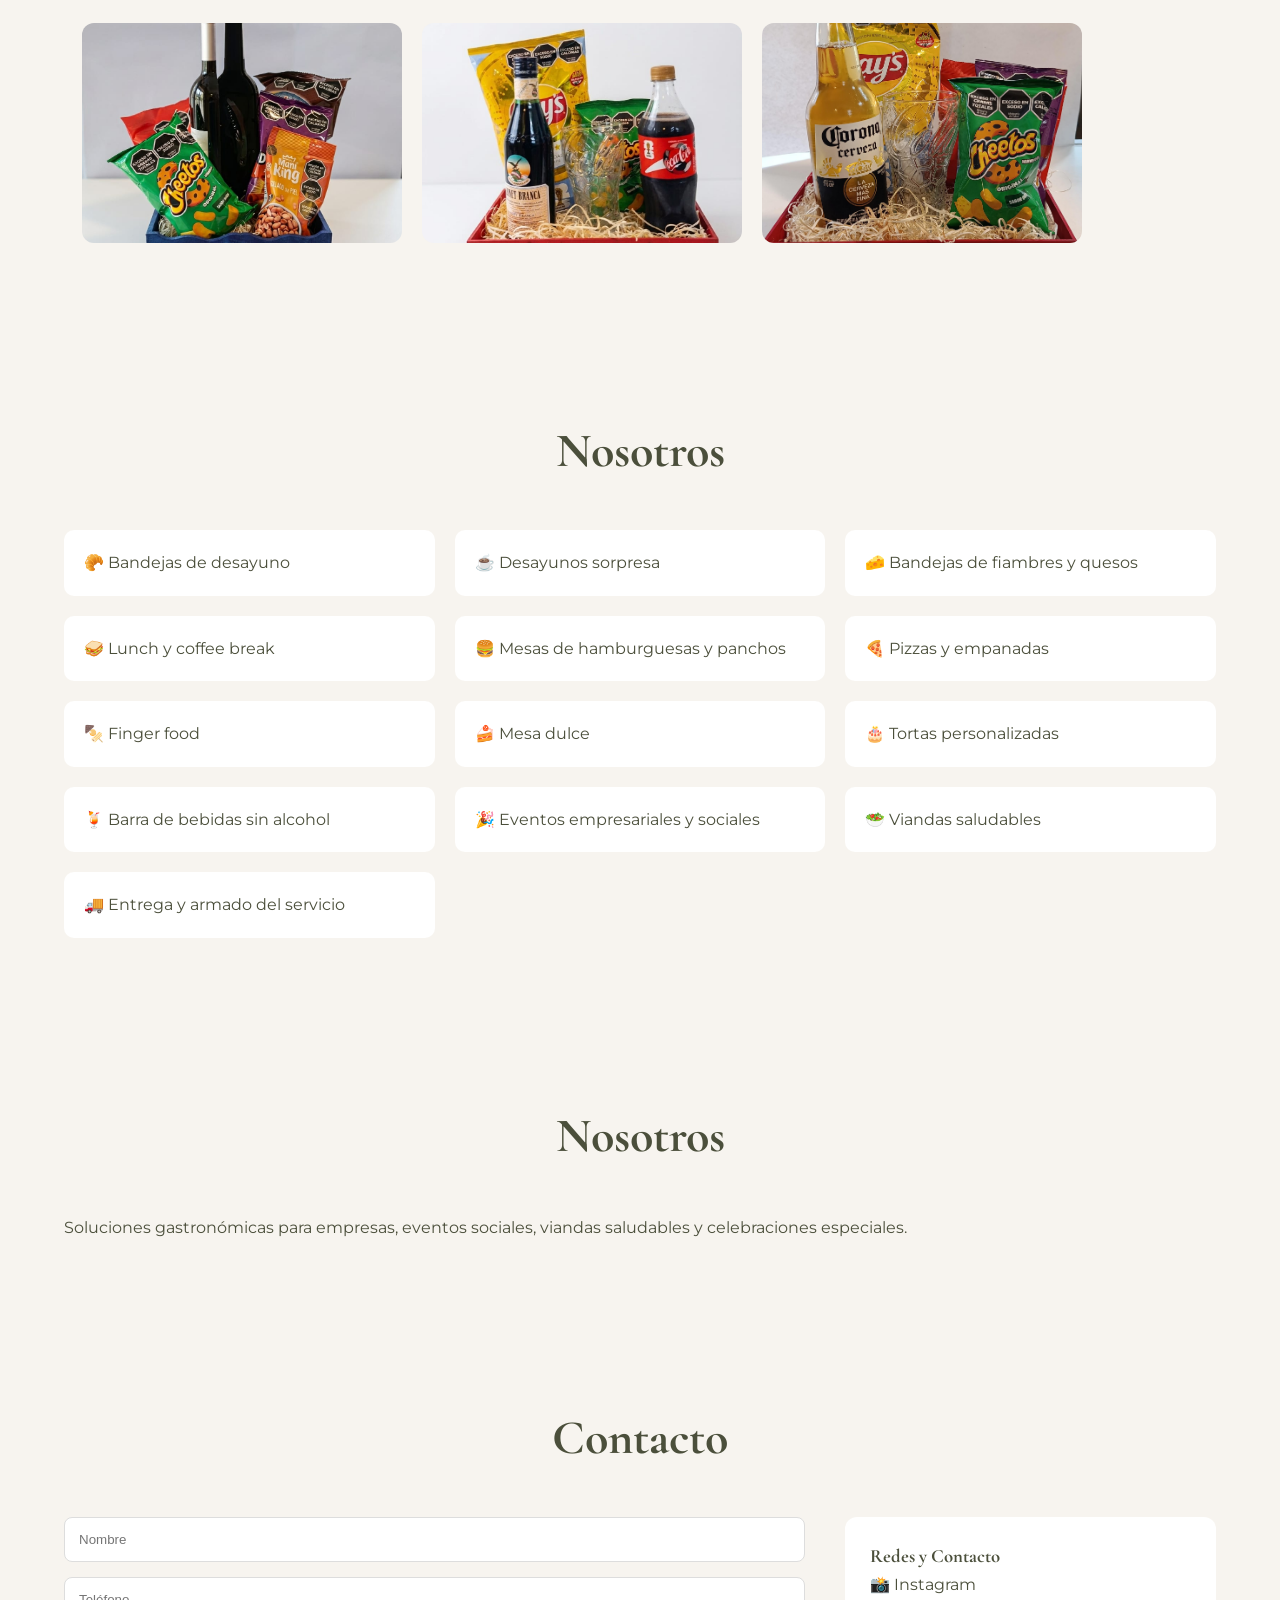
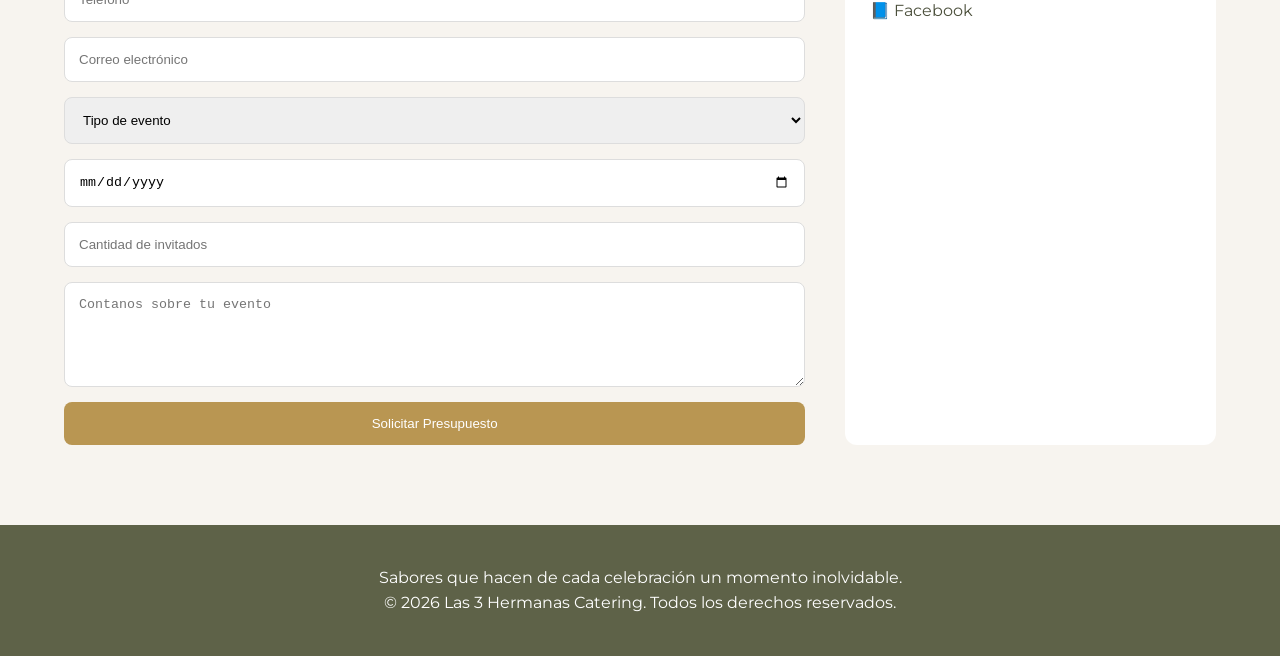
==== commit e621cb04: "Add files via upload" ====
--- a/index.html
+++ b/index.html
@@ -150,7 +150,6 @@
             <img src="picada1.jpg" alt="Picada 1" class="gallery-image">
             <img src="picada2.jpg" alt="Picada 2" class="gallery-image">
             <img src="picada3.jpg" alt="Picada 3" class="gallery-image">
-            <img src="picada4.jpg" alt="Picada 4" class="gallery-image">
 
         </div>
 
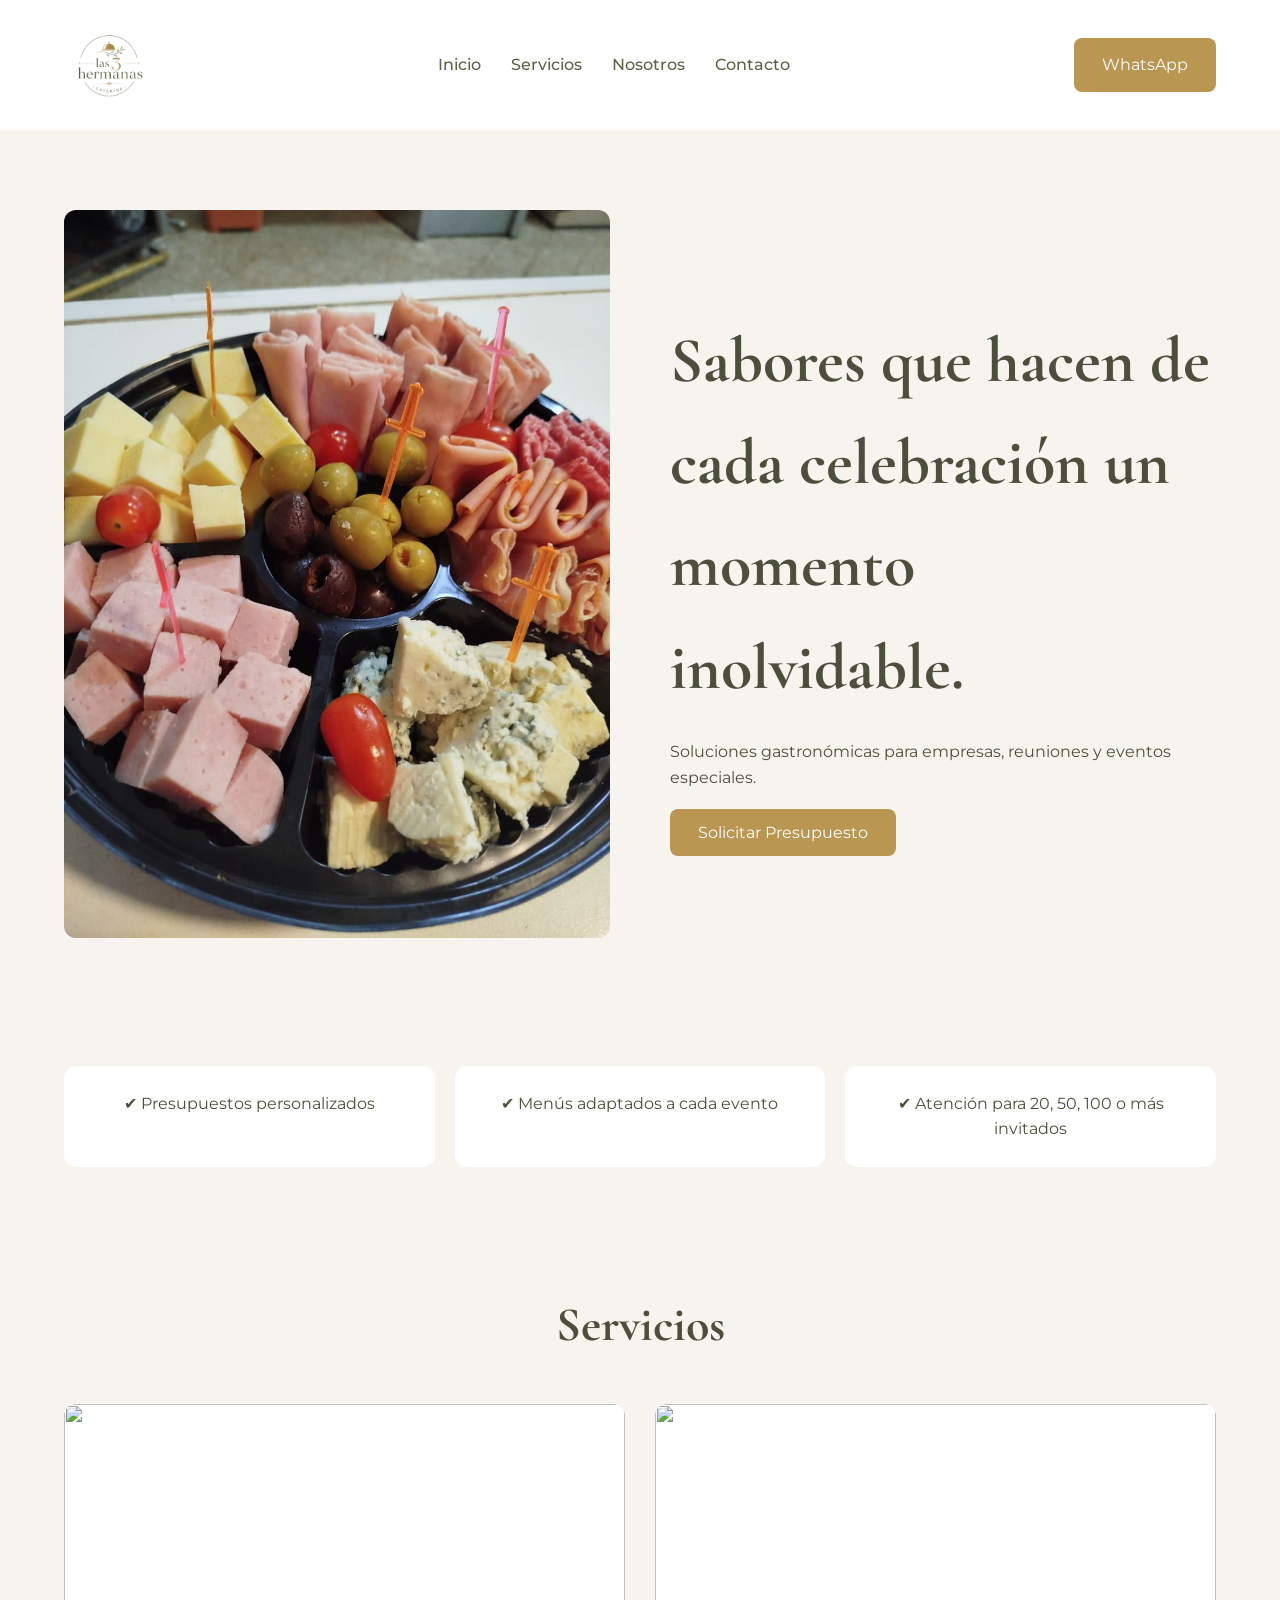
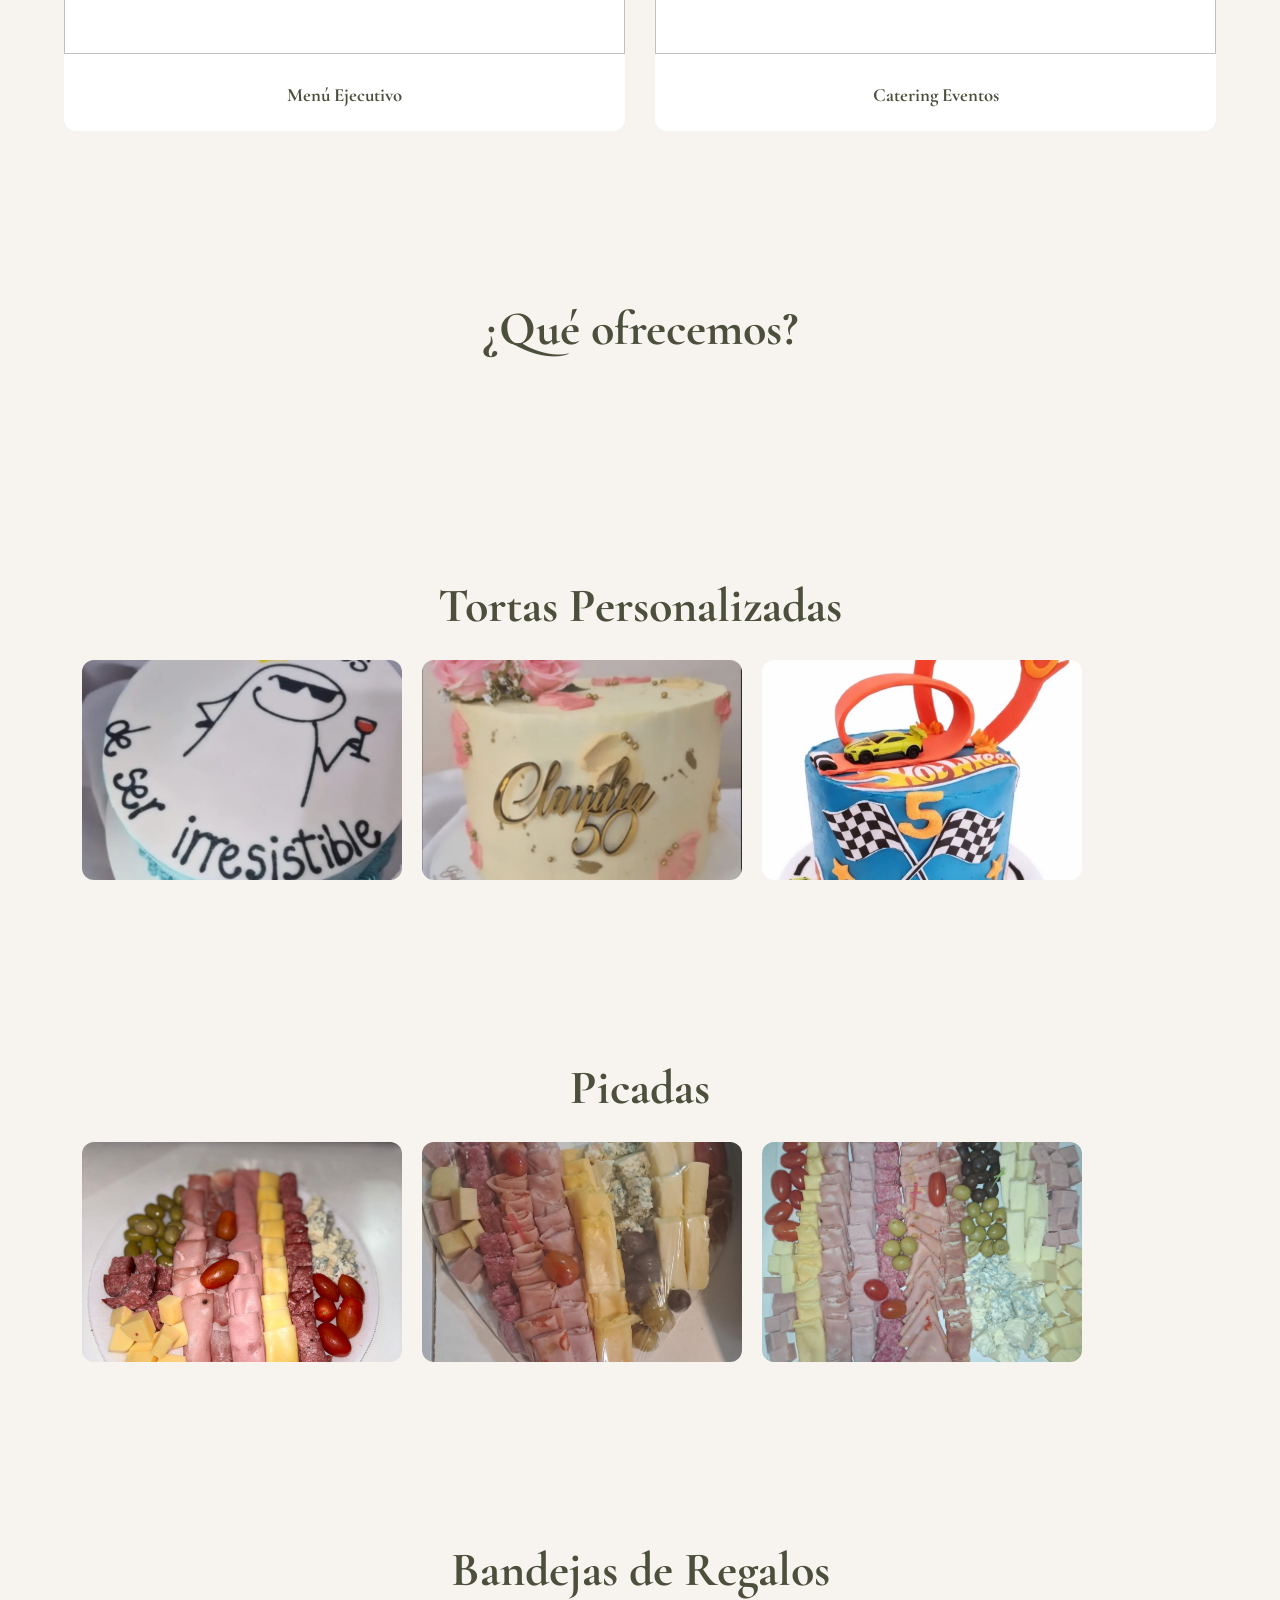
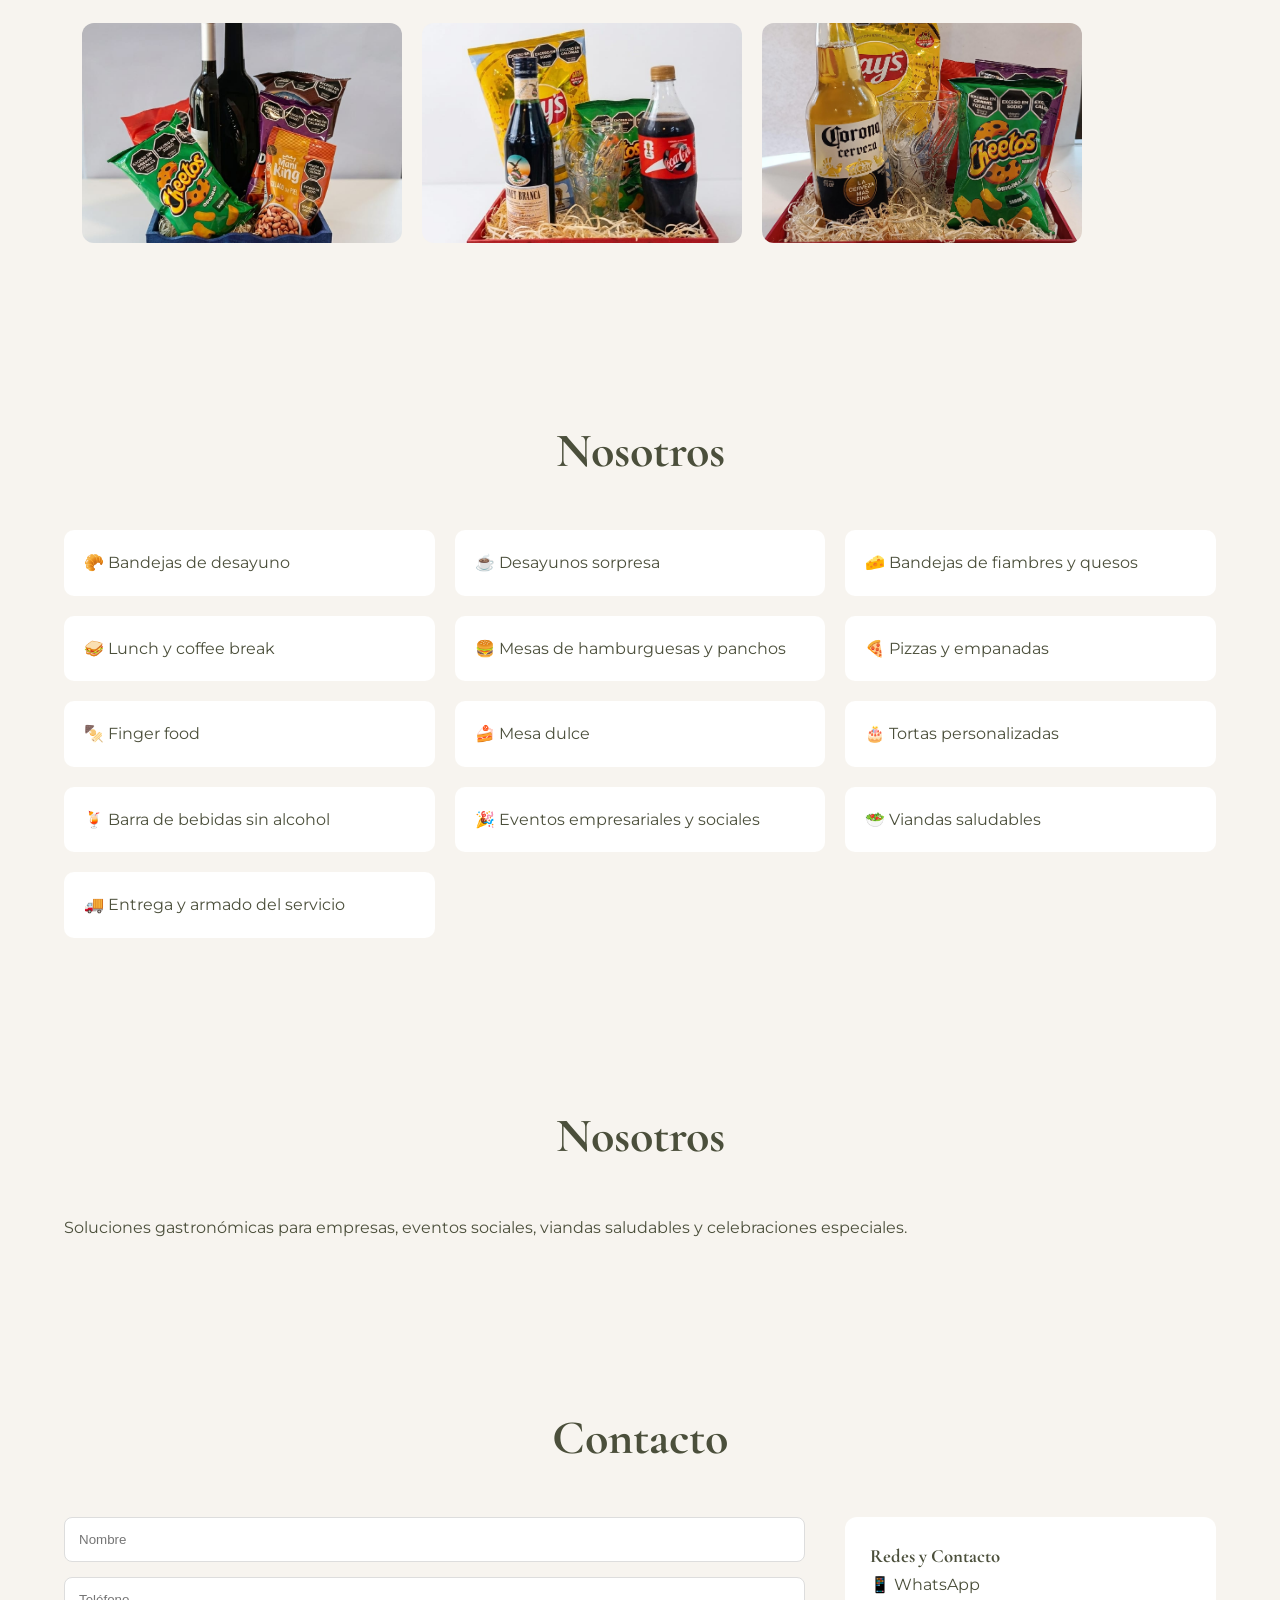
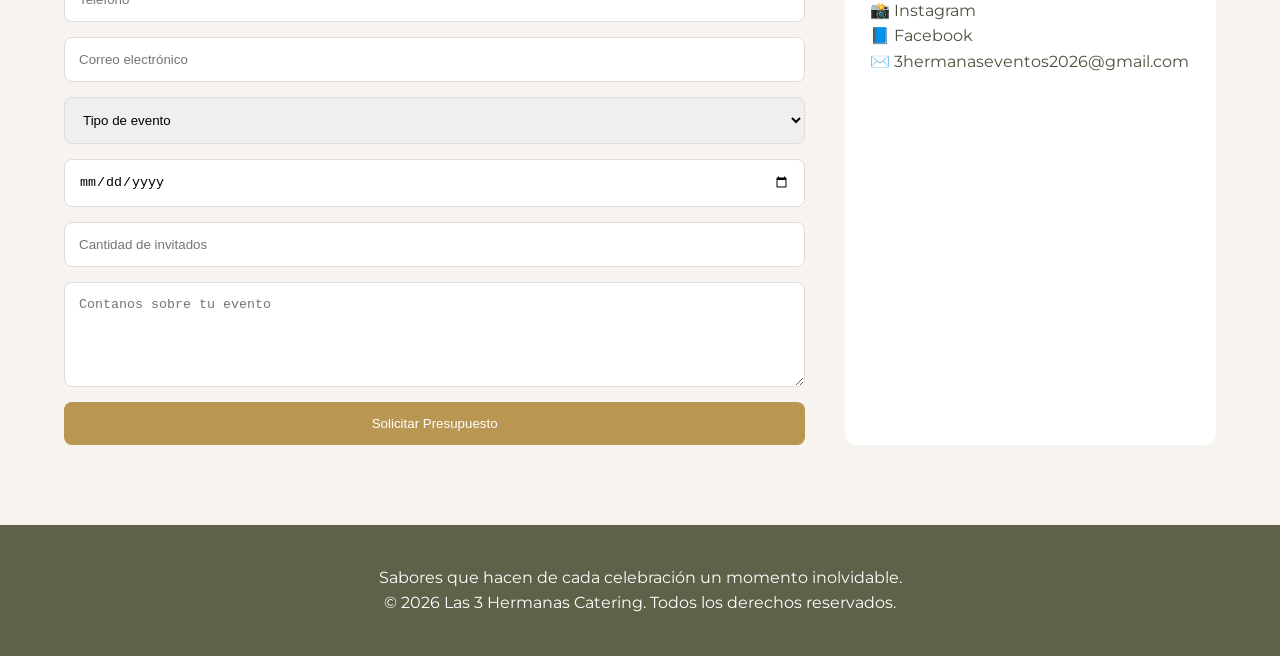
==== commit 9f503dc2: "Add files via upload" ====
--- a/index.html
+++ b/index.html
@@ -298,10 +298,15 @@
 </button>
 
 </form>
-
-            <div class="contact-info">
+<div class="contact-info">
 
     <h3>Redes y Contacto</h3>
+
+    <p>
+        📱 <a href="https://api.whatsapp.com/send?phone=5491178234762" target="_blank">
+            WhatsApp
+        </a>
+    </p>
 
     <p>
         📸 <a href="https://www.instagram.com/3hermanas.2026?utm_source=qr&igsh=MWxubHR3Y2JuZnN2cQ==" target="_blank">
@@ -315,6 +320,12 @@
         </a>
     </p>
 
+    <p>
+        ✉️ <a href="mailto:3hermanaseventos2026@gmail.com">
+            3hermanaseventos2026@gmail.com
+        </a>
+    </p>
+
 </div>
 
 </section>
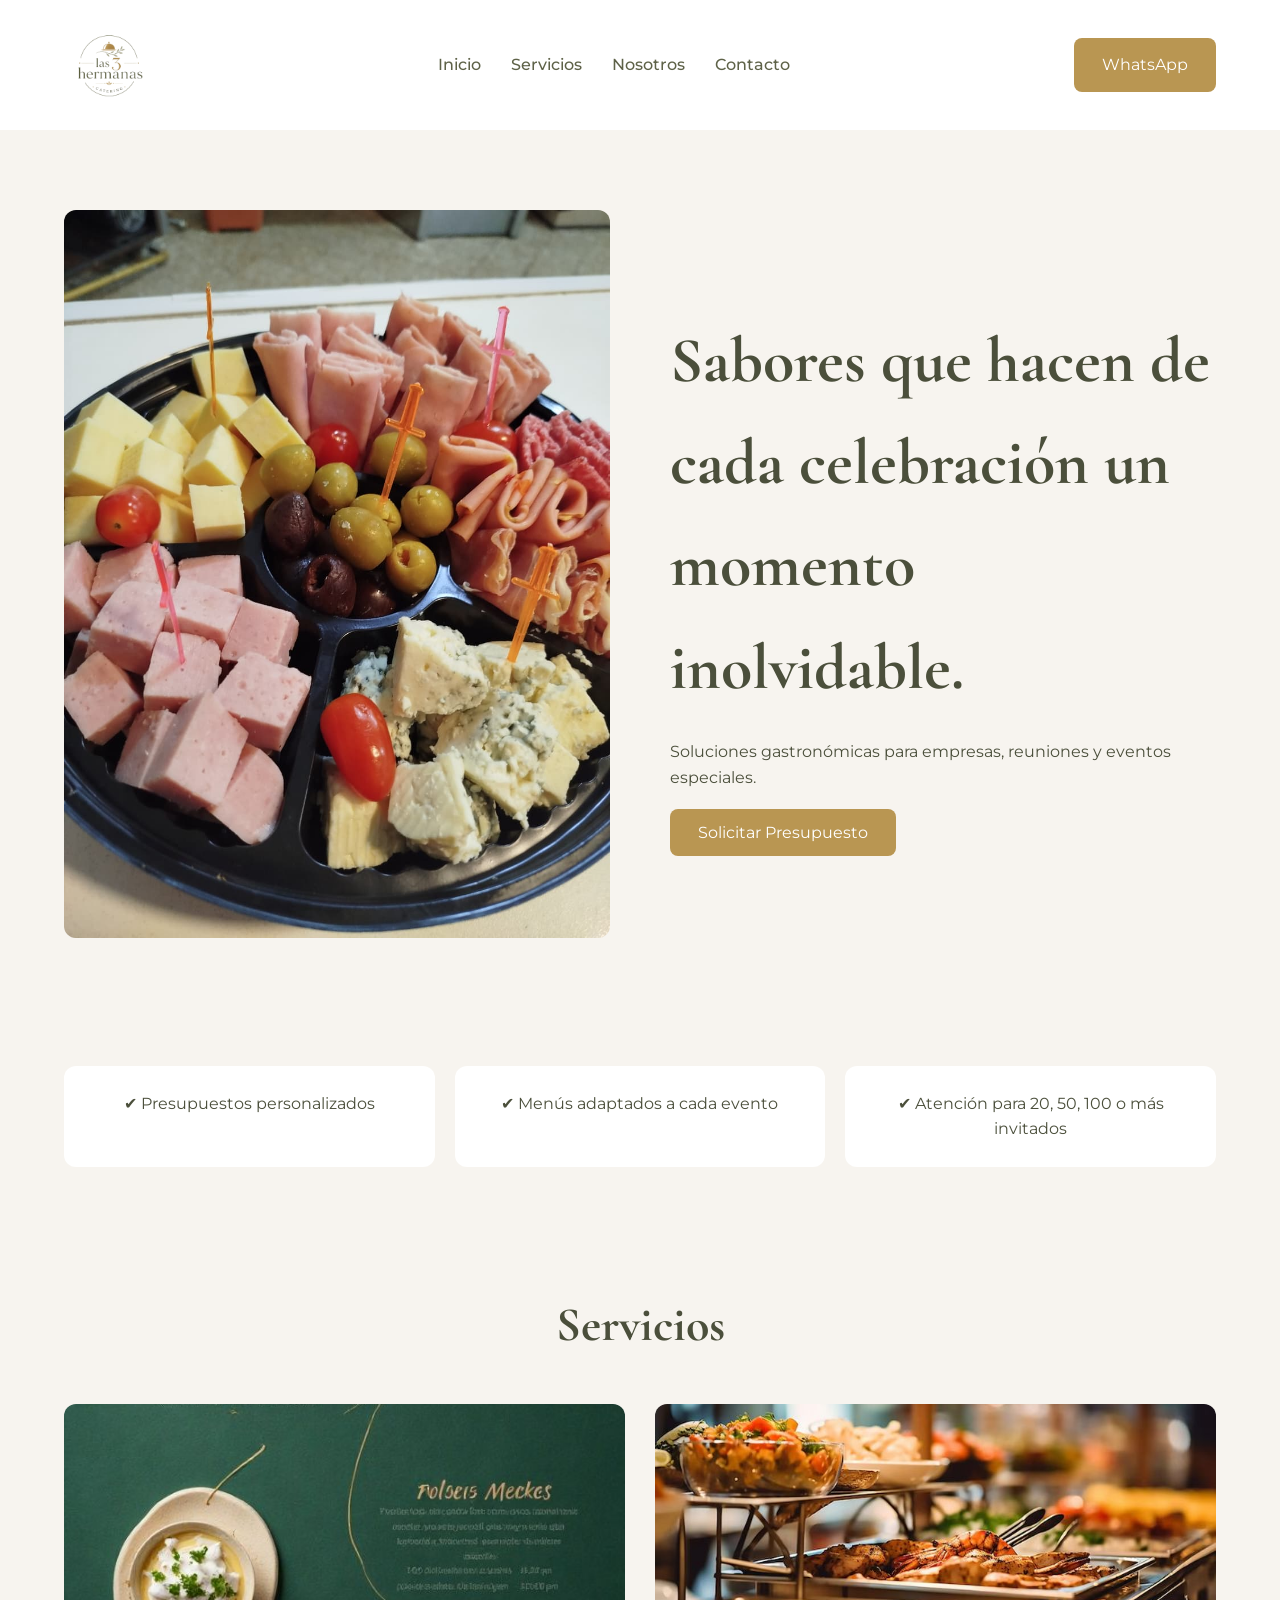
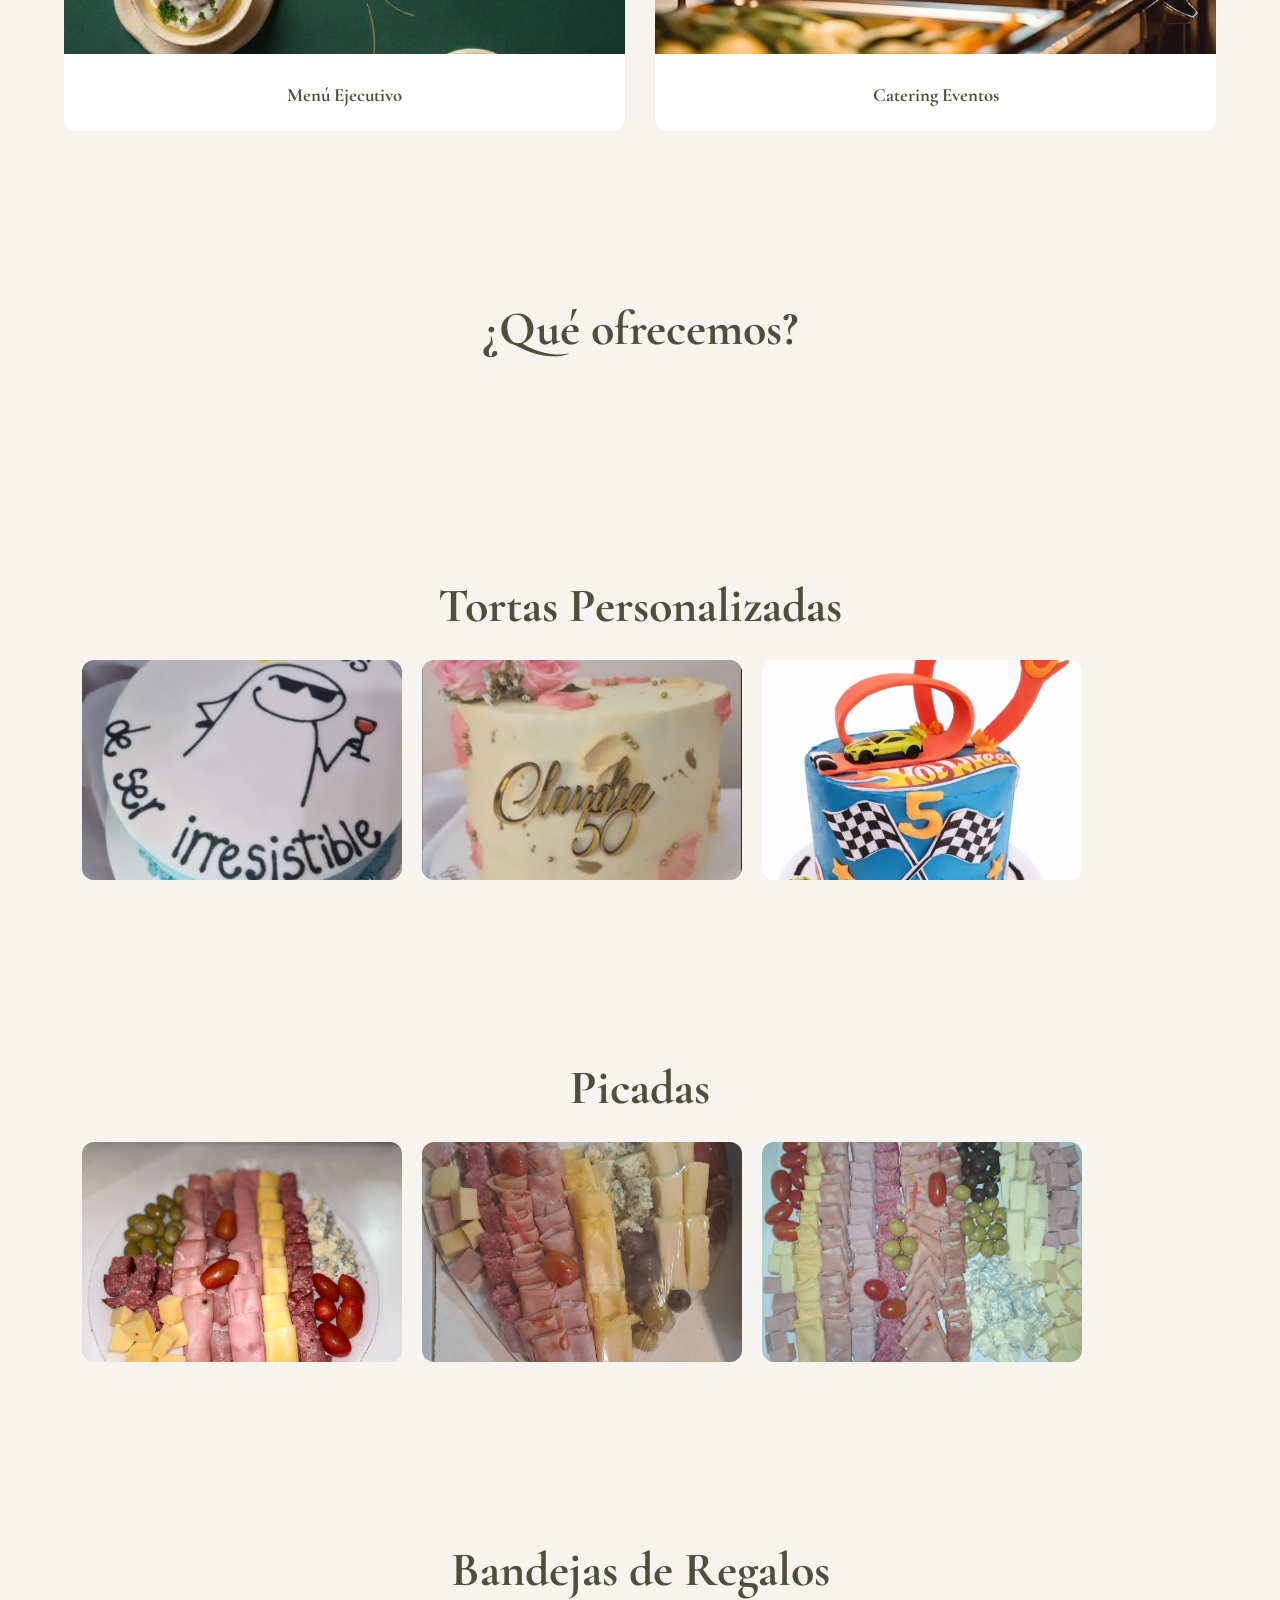
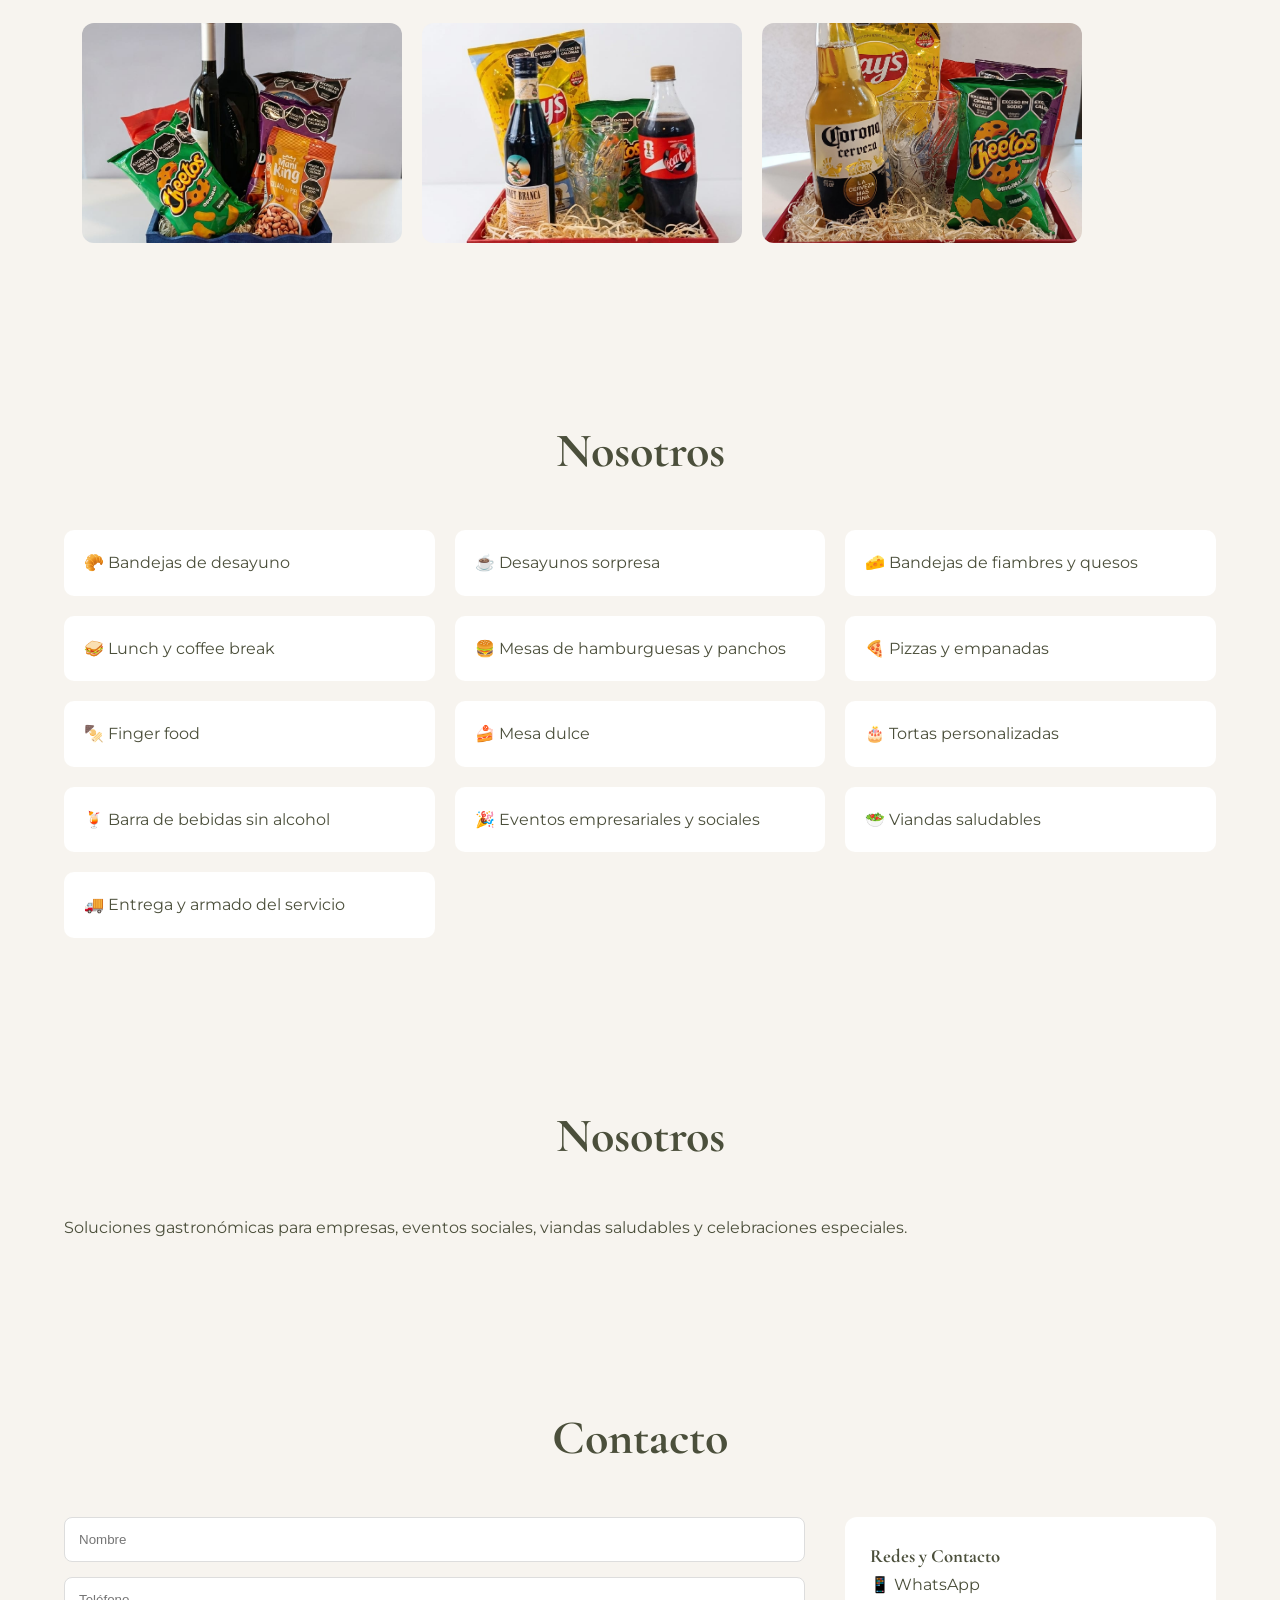
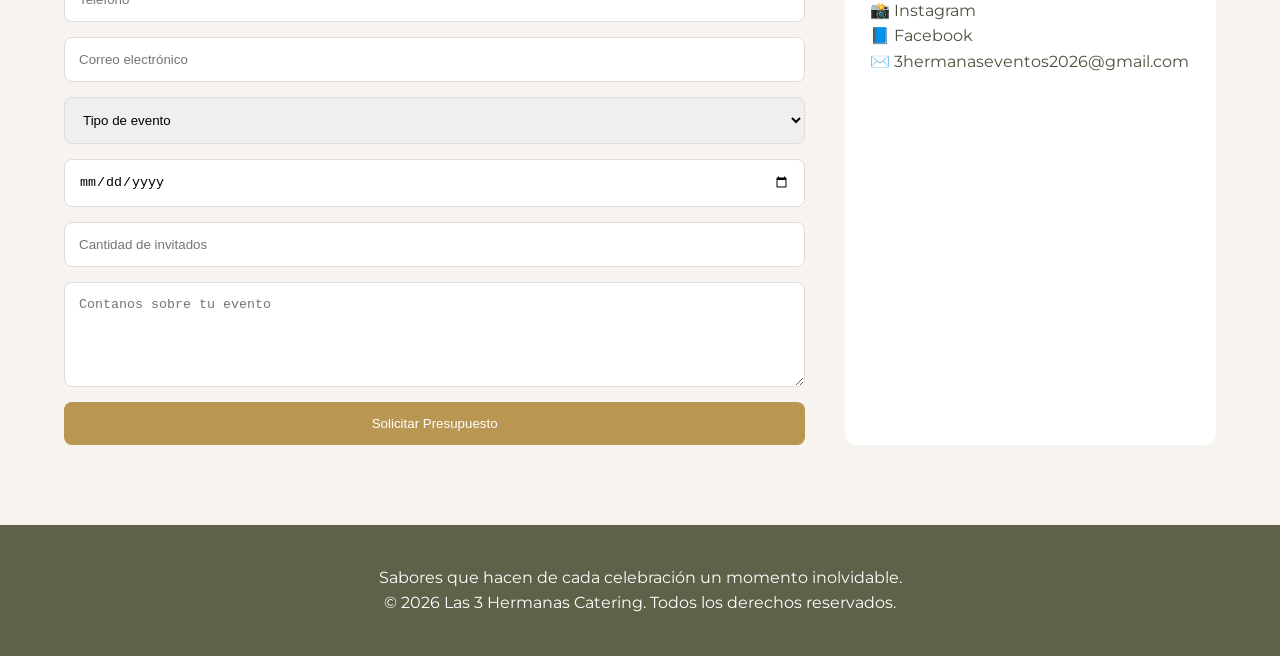
==== commit 7ec7e664: "Add files via upload" ====
--- a/index.html
+++ b/index.html
@@ -95,12 +95,12 @@
         <div class="services-grid">
 
             <div class="service-card">
-                <img src="img/menu-ejecutivo.jpg" alt="">
+                <img src="menu.jpg" alt="">
                 <h3>Menú Ejecutivo</h3>
             </div>
 
             <div class="service-card">
-                <img src="img/catering.jpg" alt="">
+                <img src="catering.jpg" alt="">
                 <h3>Catering Eventos</h3>
             </div>
 
